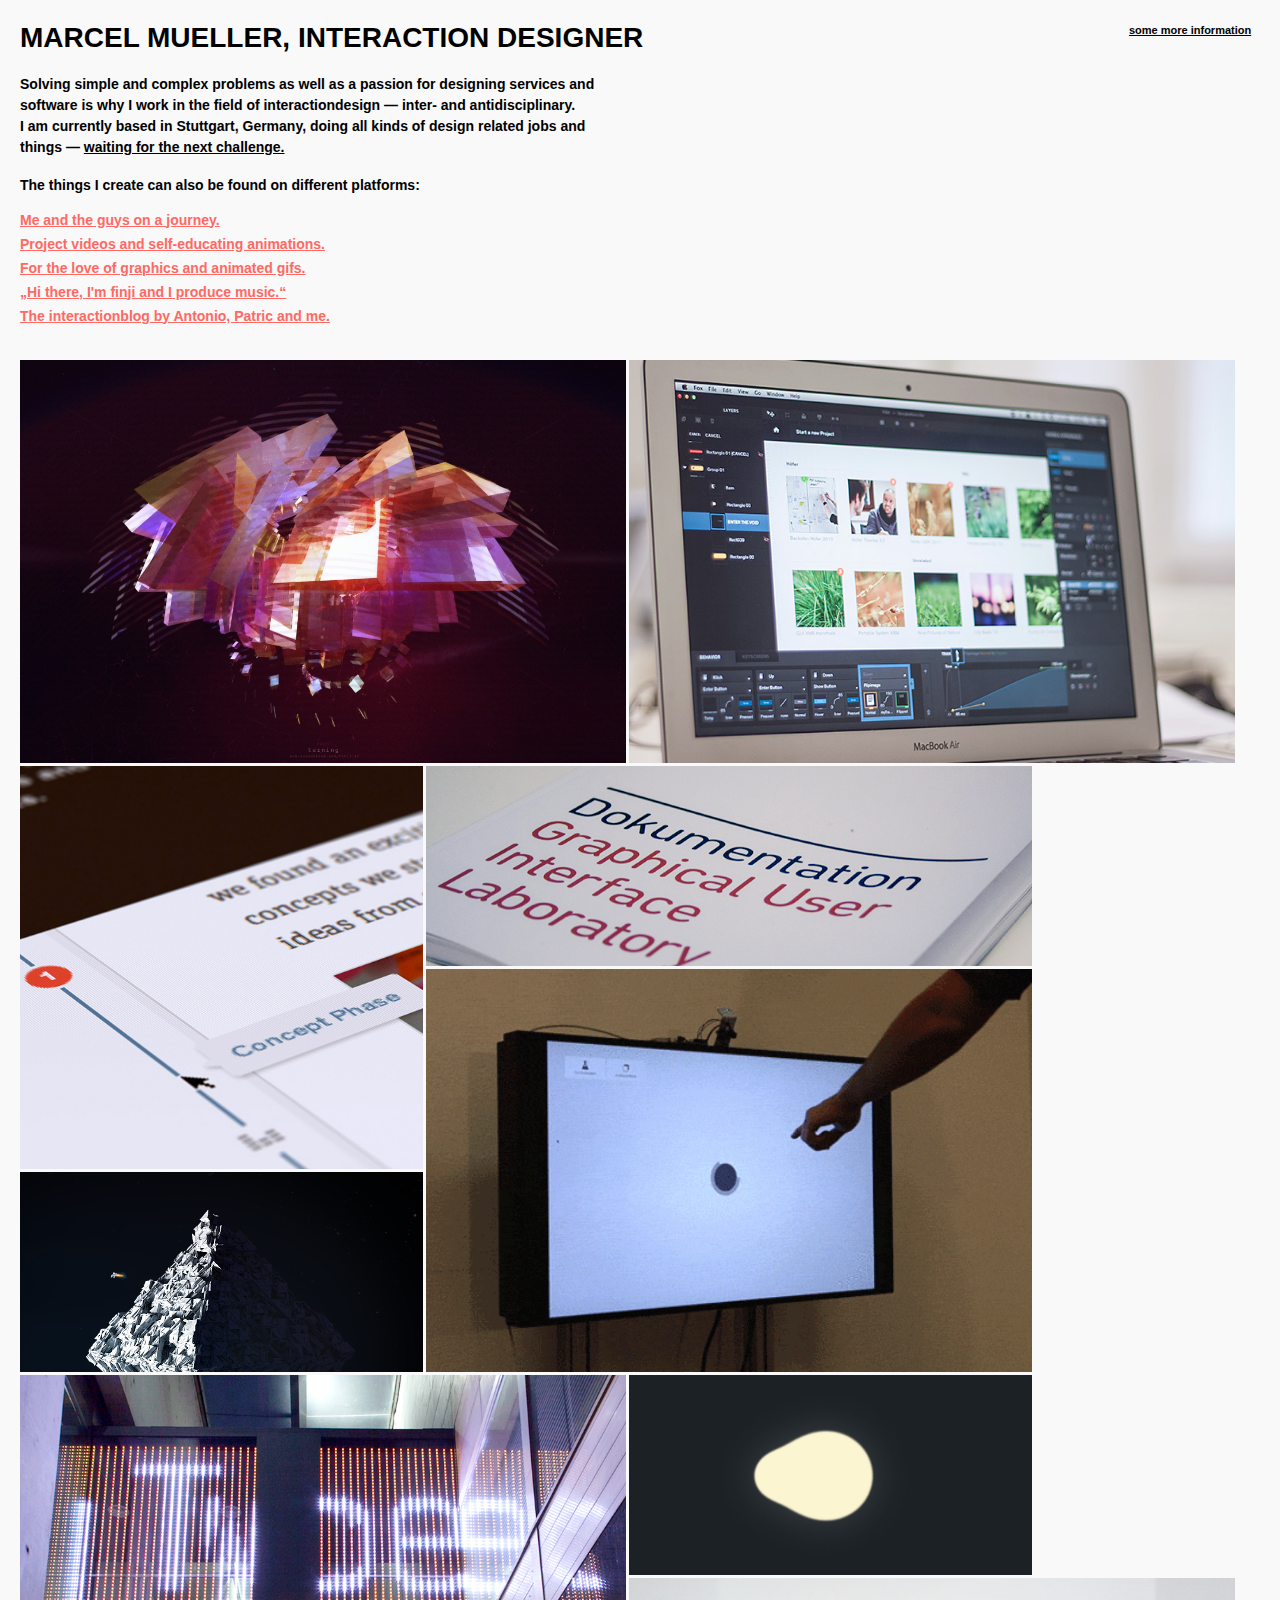
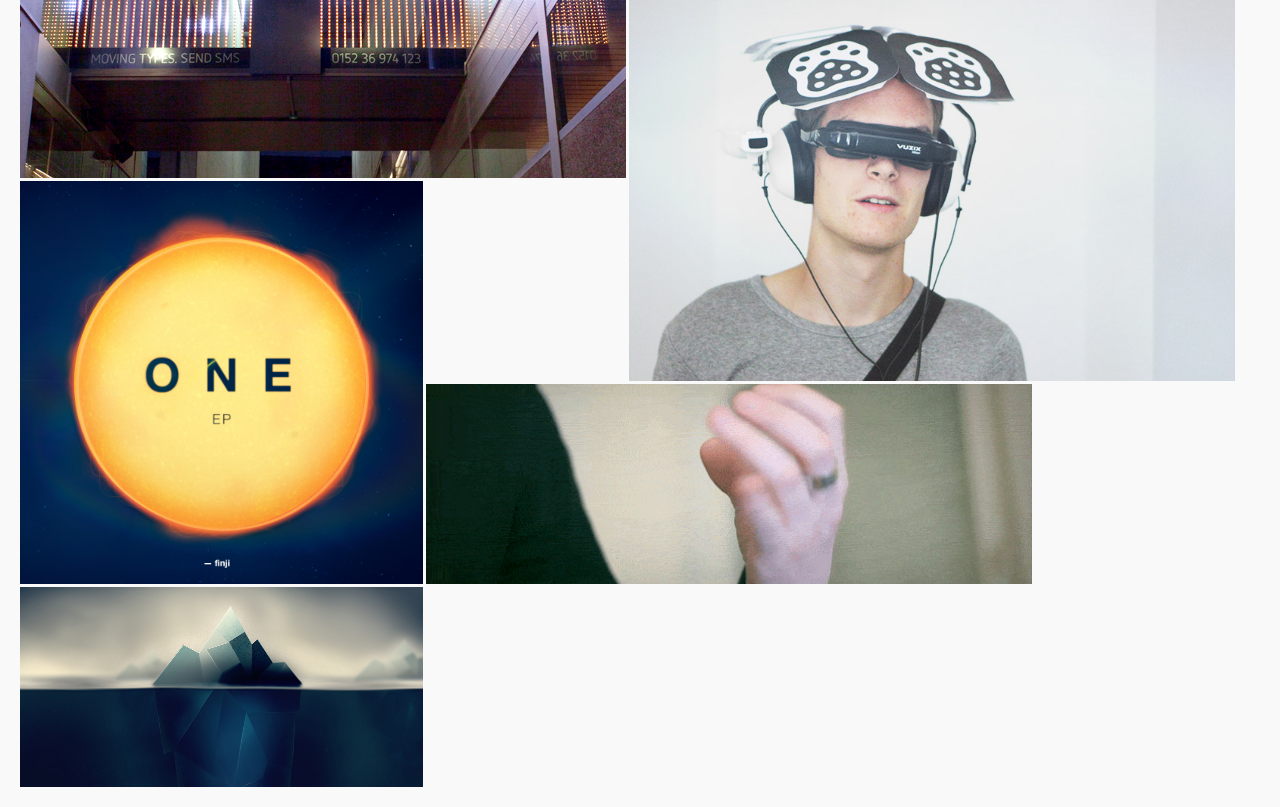
==== index.html @ ec0b0072 "Changed Gallery to afterOpen" ====
<!doctype html>
<html lang="en" class="no-js">
<head>
  <meta charset="UTF-8">
  <meta http-equiv="X-UA-Compatible" content="IE=edge,chrome=1">

  <title>Marcel Mueller, work</title>
  <meta name="description" content="graphic-design thumbnails.">

  <meta name="viewport" content="width=device-width, initial-scale=1.0">

  <link rel="stylesheet" href="css/style.css" />
  <link rel="stylesheet" href="css/featherlight.css" />
  <link rel="stylesheet" href="css/featherlight.gallery.css" />

  <script type="text/javascript" src="http://code.jquery.com/jquery-2.1.3.min.js"></script>
  <script type="text/javascript" src="jquery.mobile.custom.min.js"></script>
  <script type="text/javascript" src="jquery.nested.js"></script>
  <script type="text/javascript" src="js/featherlight.js"></script>
  <script type="text/javascript" src="js/featherlight.gallery.js"></script>


  <script type="text/javascript">
  $(function() {



  	$('a.lightboxed').featherlight({
  		openSpeed: 150,
  		afterOpen: function(event){
        console.log($('.featherlight-content').height());
		    $(this.$content[0]).css('max-height', $('.featherlight-content').height());
		  }
	  });
	galleryConfig = {
		previousIcon: 'prev',
	    nextIcon: 'next',
	    galleryFadeIn: 10,
	    galleryFadeOut: 10,
	    openSpeed: 150,
      afterOpen: function(event){

		    $(this.$content[0]).css({
		    	'max-height': $('.featherlight-content').height()
		    });
		}
	}
	$('a.gallery-0').featherlightGallery(galleryConfig);
	$('a.gallery-1').featherlightGallery(galleryConfig);
	$('a.gallery-2').featherlightGallery(galleryConfig);
  $('a.gallery-3').featherlightGallery(galleryConfig);
	  var clickEvent = 'click';
		function isMobile() {
			try {
				if(/Android|webOS|iPhone|iPad|iPod|pocket|psp|kindle|avantgo|blazer|midori|Tablet|Palm|maemo|plucker|phone|BlackBerry|symbian|IEMobile|mobile|ZuneWP7|Windows Phone|Opera Mini/i.test(navigator.userAgent)) {
					return true;
				} else {
					return false;
				}
			} catch(e) {
				console.log("Error in isMobile"); return false;
			}
		}
	  mobile = isMobile();
	  if(isMobile()) {
      //Position extra info
      $('.whoami').addClass('mobile');


		  $('.grid').addClass('mobile');

		  $('.hover-overlay').addClass('invisible');
		  $('.grid-block').on('touchstart', function(e) {
			  if (!$(e.target).is('a')) {
				  $('.hover-overlay').removeClass('invisible');
				}
		  }).on('touchend', function(e) {
			  if (!$(e.target).is('a')) {
				  $('.hover-overlay').addClass('invisible');
				}
		  }).on('tap', function(e) {
			  if (!$(e.target).is('a')) {
				  e.preventDefault();
          if(!$(this).hasClass('touched')) {
            $('.grid').children('.grid-block').removeClass('touched');
          }

				  $(this).toggleClass('touched');
				} else {
          $(e.target).click();
        }
		  })

		  //info button top right
		  $('.info-call').on('tap', function(e) {
        e.preventDefault();
		  	toggleInfoField($(this));
		  });
	  } else {
	  	  $(".grid").nested({
			  selector: '.grid-block',
			  minColumn: 3,
			  minWidth: 200,
			  gutter: 3,
			  resizeToFit: false
		  });
		  $('.info-call').on('click', function(e) {
		  	toggleInfoField($(this));
		  });
	  }

	  function toggleInfoField(targetObject) {
	  		$('.info .text').toggleClass('visible');
	  		targetObject.toggleClass('open');
	  }




	 /* var $container = $('.grid');
	  // init
	  $container.packery({
	    itemSelector: '.grid-block',
	    gutter: 3
	  });*/
  })


  </script>

</head>
<body>
	<div class="whoami">
    <div class="info">
      <div class="info-call">
        <span>some more information</span>
        <span>some less information</span>
      </div>
      <div class="text">
        <a href="https://www.linkedin.com/profile/view?id=248182637" target="_blank">Linkedin</a> / <a href="https://www.xing.com/profile/Marcel_Mueller90" target="_blank">Xing</a><br/>
        Mail: <a href="mailto:marcel@threethink.io">marcel@threethink.io</a><br/>
        Phone: <a href="call:004915142466625">+49 151 42466625</a><br/><br/>

        „Fotos“: <a href="https://www.flickr.com/photos/finposures/" target="_blank">On Flickr</a><br/>
        RndmTmb: <a href="http://blaufasan.tumblr.com/" target="_blank">On Tumblr</a><br/><br/>


        Also worked for moovel GmbH, car2go GmbH,<br/>Daimler AG, GIRA, GFT AG, TATA Interactive
        <br/><br/>
        Copyright Marcel M&uuml;ller, 2015 — <a href="impressum.html" target="_blank">Impressum</a>

      </div>
    </div>
		<h1><a href="mailto:marcel@threethink.io">Marcel Mueller, Interaction Designer</a></h1>

		<p>Solving simple and complex problems as well as a passion for designing services and software is why I work in the field of interactiondesign — inter- and antidisciplinary.<br/>I am currently based in Stuttgart, Germany, doing all kinds of design related jobs and things — <a style="color:black;" href="mailto:marcel@threethink.io">waiting for the next challenge.</a></p>
		<p>The things I create can also be found on different platforms:</p>
    <a href="http://www.threethink.io/" target="_blank">Me and the guys on a journey.</a><br/>
		<a href="https://vimeo.com/user2791735" target="_blank">Project videos and self-educating animations.</a><br/>
		<a href="https://dribbble.com/blaufasan" target="_blank">For the love of graphics and animated gifs.</a><br/>
		<a href="https://soundcloud.com/finji-1" target="_blank">„Hi there, I'm finji and I produce music.“</a><br/>
		<a href="http://www.interactionblog.com" target="_blank">The interactionblog by Antonio, Patric and me.</a><br/>
	</div>
      <div class="grid" data-layout="12">
        <div class="grid-block size32" style="background-image:url('img/thmbs/turning_cover.jpg');">
          <div class="hover-overlay">
            <div class="grid_block_description">
              <h1>TURNING EP</h1>
              <p>This image was created after finishing the EPs second track: “Levitate”. It's supposed to represent the combination of EP name and song name.</p>

              <span class="project-link"><a href="https://soundcloud.com/finji-1/sets/turning-project" target="_blank">Listen to “Turning EP” in full length</a></span>
              <span class="project-link"><a href="#" class="lightboxed" data-featherlight="img/big/turning_cover.jpg">See the image in big</a></span>
              <span class="project-link"><a href="https://vimeo.com/112520476" target="_blank">Watch a short animation to quitstart.</a></span>
            </div>
          </div>
        </div>

		  	<div class="grid-block size32" style="background-image:url('img/thmbs/fox_present.jpg');">
	        	<img src="img/thmbs/fox_present.jpg" data-highres="img/demo/nyc1-highres.jpg"></img>
				<div class="hover-overlay"><div class="grid_block_description"><h1>GUILAB — PROTOTYPR</h1><p>Nowadays its getting more and more important to prototype software and hardware in the early process. This allows us to actually see things we have in mind very fast and therefor can evaluate better. <br/>For that, we created Prototypr—part I of the GUILab Suite. But even prototypr stil is only a prototype.</p><span class="project-link"><a href="https://vimeo.com/61540259" target="_blank">Watch the demo video</a></span></div></div>
			</div>
			<div class="grid-block size22" style="background-image:url('img/thmbs/lighthouse.jpg');">
				<div class="hover-overlay">
					<div class="grid_block_description">
						<h1>GUILAB — LIGHTHOUSE</h1><p>Lighthouse is part II of the guilab suite. It's created to connect structure, communication and emotion within projects on one page.</p>
						<span class="project-link">
							<a href="http://blaufasan.de/guilab/lighthouse/" target="_blank">Try the Lighthouse prototype</a>
						</span>
					</div>
				</div>
			</div>
		  	<div class="grid-block size31" style="background-image:url('img/thmbs/guilab_doku.png');">
	        	<div class="hover-overlay">
	        		<div class="grid_block_description">
	        			<h1>GUILAB — DOCUMENTATION</h1>
	        			<p>Both, Prototypr and Lighthouse were part of the GUILab Suite. A set of tools, made especially for interaction designers.</p>
						<span class="project-link">
							<section data-featherlight-gallery data-featherlight-filter="a">
								<a class="gallery-0" href="img/big/gld_01.jpg">Four, top-view, documentation pictures.</a>
								<a class="gallery-0" href="img/big/gld_02.jpg"></a>
								<a class="gallery-0" href="img/big/gld_03.jpg"></a>
								<a class="gallery-0" href="img/big/gld_04.jpg"></a>
							</section>
						</span>
					</div>
				</div>
			</div>
		  	<div class="grid-block size32" style="background-image:url('img/thmbs/buttonlab.gif');">
				<div class="hover-overlay">
					<div class="grid_block_description">
						<h1>BUTTON LAB — TOUCHLESS INTERFACE</h1><p>“To drive innovation, never stop exploring new ways and possibilities of interacting with stuff.” — This is the Button Lab. Made for very fast prototyping touchless buttons on displays in specific situations.</p>
						<span class="project-link">
							<a href="https://vimeo.com/24512871" target="_blank">Watch the video of the functional prototype on vimeo</a>
						</span>
					</div>
				</div>
			</div>
			<div class="grid-block size32" style="background-image:url('img/thmbs/moving_types_wall.jpg');">
	        	<div class="hover-overlay">
	        		<div class="grid_block_description">
	        			<h1>MOVING TYPES — EXHIBITION</h1>
	        			<p>“Moving Types” is an interactive, digital exhibition made by students and teachers. It took place on various cities of the world.<br/>Luckily I've been part of the conception for story telling in 3d space and responsible for the iPad App design and promotion video along with a few colleagues.</p>
						<span class="project-link">
							<section data-featherlight-gallery data-featherlight-filter="a">
								<a class="gallery-2" href="img/big/moving_types_00.jpg">See some more exhibition pictures</a>
								<a class="gallery-2" href="img/big/moving_types_01.jpg"></a>
								<a class="gallery-2" href="img/big/moving_types_02.jpg"></a>
								<a class="gallery-2" href="img/big/moving_types_03.jpg"></a>
								<a class="gallery-2" href="img/big/moving_types_04.jpg"></a>
								<a class="gallery-2" href="img/big/moving_types_05.jpg"></a>
							</section>
						</span>
						<span class="project-link">
							<a href='https://vimeo.com/48196802' target='_blank'>The promo video on vimeo</a>
						</span>
						<span class="project-link">
							<a href='http://www.moving-types.de/' target='_blank'>Moving Types Website</a>
						</span>
					</div>
				</div>
			</div>
			<div class="grid-block size21" style="background-image:url('img/thmbs/star.png');">
				<div class="hover-overlay">
					<div class="grid_block_description">
						<h1>STARS — TRACK COVER</h1>
						<p>Images for a series of tracks, as part of the concept that each song represents his own planet.</p>
						<span class="project-link">
							<section data-featherlight-gallery data-featherlight-filter="a">
								<a href="#" class="gallery-1" data-featherlight="img/big/star.png">See three planets</a>
								<a href="#" class="gallery-1" data-featherlight="img/big/psyphere_posted.png"></a>
								<a href="#" class="gallery-1" data-featherlight="img/big/sun_posted.png"></a>
							</section>
						</span>
					</div>
				</div>
			</div>
			<div class="grid-block size21" style="background-image:url('img/thmbs/metaloader.gif');">
				<div class="hover-overlay">
					<div class="grid_block_description"><h1>JUST A LOAH</h1><p>One result from experimeting with some animation styles.</div>
				</div>
			</div>
      <div class="grid-block size32" style="background-image:url('img/thmbs/virtual_01.jpg');">
        <div class="hover-overlay">
          <div class="grid_block_description">
            <h1>THE VIRTUAL REALITY</h1>
            <p>… a long time ago, we created an immersive world, we're you could move and look around and feel things.</p>
            <span class="project-link">
              <section data-featherlight-gallery data-featherlight-filter="a">
                <a class="gallery-3" href="img/big/virtual_03.jpg">Open some pictures</a>
                <a class="gallery-3" href="img/big/virtual_02.jpg"></a>
                <a class="gallery-3" href="img/big/vr_02.jpg"></a>
                <a class="gallery-3" href="img/big/vr_01.jpg"></a>
                <a class="gallery-3" href="img/big/vr_03.jpg"></a>
              </section>

            </span>
            <span class="project-link">
              <a href='https://vimeo.com/16204033' target='_blank'>A short video about VR</a>
            </span>
          </div>
        </div>
      </div>
			<div class="grid-block size22" style="background-image:url('img/thmbs/oneep_cover.jpg');">
				<div class="hover-overlay">
					<div class="grid_block_description">
						<h1>ONE EP</h1>
						<p>ONE EP was the first real, organized track collection I've uploaded to the internet.</p>
						<span class="project-link">
							<a href="https://soundcloud.com/finji-1/sets/one-ep" target="_blank">Listen to the album on soundcloud</a>
						</span>
						<span class="project-link">
							<a href="#" class="lightboxed" data-featherlight="img/big/oneep_cover.jpg">The cover in big</a>
						</span>
					</div>
				</div>
			</div>

			<div class="grid-block size31" style="background-image:url('img/thmbs/lemurvideosnippet.gif');">
				<div class="hover-overlay">
					<div class="grid_block_description">
						<h1>LEMUR, GESTURE MUSIC</h1><p>Latest technology and lots of interest for a few different topics: Make music with gestures over the internet with your friends everytime.</p>
						<span class="project-link"><a href="https://vimeo.com/20024104" target="_blank">See the concept video on vimeo</a></span>
					</div>
				</div>
			</div>
			<div class="grid-block size21" style="background-image:url('img/thmbs/ice_book-cover.jpg');">
				<div class="hover-overlay">
					<div class="grid_block_description">
						<h1>BOOK COVER</h1>
						<p>This Image was produced for “The New Landscape of Mobile Learning: Redesigning Education in an App-Based World”</p>
						<span class="project-link">
							<a href="#" class="lightboxed" data-featherlight="img/big/iceberg_print.jpg">See in bigger</a>
						</span>
						<span class="project-link">
							<a href="http://www.amazon.com/New-Landscape-Mobile-Learning-Redesigning-ebook/dp/B00IMYW5LI/ref=sr_1_1?ie=UTF8&qid=1421324283&sr=8-1&keywords=mobile+learning+landscape" target="_blank">Order the book by Charles Miller on Amazon.com</a>
						</span>
					</div>
				</div>
			</div>
      </div>

</body>
</html>
---- css/style.css ----
html, body {
	margin:0;
	padding:0;
	background:#f9f9f9;
	font-family:'Helvetica Neue', Helvetica, Arial, sans-serif;
	font-weight:bold;
	font-size:14px;
	line-height:1.5em;
	color:black;
}
a, a:visited, a:hover, a:active {
	color:inherit;
	text-decoration:inherit;
}
h1 {
	text-transform: uppercase;
	line-height:1em;
}
.grid {
	position:relative;
	margin:0;
	margin-left:20px;
	margin-right:20px;
	margin-bottom:20px;
	padding:0;
	width:auto;
}
	.grid .grid-block {
		position:relative;
		width:auto;
		height:auto;
		display:block;
		float:left;
		overflow:hidden;
		background-size:cover;
		background-position:center;
	}

		.grid .grid-block img {
			display:none;
			position:relative;
			max-height:100%;
			max-width:100%;
			margin:0;
			padding:0;
			vertical-align:middle;
			transition:all 500ms cubic-bezier(0, 1, 0, 1) 0ms;
		}
		.grid .grid-block .hover-overlay {
			display:block;
			position:relative;
			top:0;
			width:100%;
			height:100%;
			background:rgba(255, 105, 100, 0.95);
			opacity:0;
			transform:scale(0.9);
			transform-origin: 50% 50%;
			transition:all 80ms cubic-bezier(0, 1, 0, 1) 0ms;
		}
			.grid .grid-block .hover-overlay .grid_block_description {
				opacity:1;
				padding:20px;
				cursor:default;
				box-sizing:default;
				max-width:500px;

			}
				.grid .grid-block .hover-overlay .grid_block_description p {
					margin-top:0;
					margin-bottom:8px;
				}
				.grid .grid-block .hover-overlay .grid_block_description h1 {
					margin-top:3px;
					padding-top:0;
					margin-bottom:7px;
				}
				.grid .grid-block .hover-overlay .grid_block_description .project-link {
					display:block;
					width:auto;
					margin-top:5px;
					color:black;
					padding-left:15px;
					text-decoration:underline;
					background-image:url('../res/arrow.svg');
					background-repeat:no-repeat;
					background-size:12px 11px;
					background-position:left 6px;
				}
				.grid .grid-block .hover-overlay .grid_block_description .project-link a:hover {
					color:white;
				}
		.grid .grid-block:hover .hover-overlay {
			opacity:1;
			transition-delay:0ms;
			transform:scale(1);
			z-index:11;
			transition:all 80ms cubic-bezier(0, 1, 0, 1) 0ms;
		}



.whoami {
	position:relative;
	color:black;
	margin-bottom:30px;
	margin-left:20px;
	margin-right:20px;
	padding-top:5px;
}
.whoami p {
	max-width:600px;

}
.whoami h1 {

}
	.whoami.mobile .info {
		position:relative;
		top:0;
		right:0;
		text-align:right;

	}
	.whoami .info {
		position:absolute;
		top:1.8em;
		right:0.8em;
		font-size:11px;
	}
		.whoami .info .info-call {
			text-decoration:underline;
			cursor:pointer;
		}
			.whoami .info .info-call span:first-child {
				display:inline;
			}
			.whoami .info .info-call span:last-child {
				display:none;
			}
			.whoami .info .info-call.open span:first-child {
				display:none;
			}
			.whoami .info .info-call.open span:last-child {
				display:inline;
			}
		.whoami .info .info-call:hover {
			text-decoration: none;
		}
		.whoami .info .text {
			margin-top:10px;
			display:none;
		}
			.whoami .info .text a {

				margin:0;
			}
		.whoami .info .text.visible {
			display:block;
		}

.whoami a {
	display:inline-block;
	color:rgba(255, 105, 100, 1);
	text-decoration:underline;
	margin-bottom:3px;
}
.whoami h1 a {
	color:black;
	text-decoration:none;
}
.whoami h1 a:hover {
	text-decoration:noone;
}
.whoami a:hover {
	color:black;
}


/* MOBILE RULES */
.grid.mobile {
	padding:0;
	margin:0;
}
.grid.mobile .grid-block {
	width:100%;
	height:260px;
	margin-bottom:0px;
	cursor:pointer;
}
.grid.mobile .grid-block .hover-overlay.invisible {
	display:none;
}
.grid.mobile .grid-block .hover-overlay {
	padding:10px;
	opacity:0;
}
.grid.mobile .grid-block.touched .hover-overlay {
	display:block;
	opacity:1;
	transition-delay:0ms;
	transform:scale(1);
	z-index:11;
	transition:none;
}
.grid.mobile .grid-block .hover-overlay .grid_block_description {
	padding:0px;
	max-width:100%;
}
.grid.mobile .grid-block .hover-overlay .grid_block_description h1 {
	font-size:18px;
}
.grid.mobile .grid-block .hover-overlay .grid_block_description p {
	font-size:12px;
	line-height:15px;
	max-width:90%;
}
.grid.mobile .grid-block .hover-overlay .grid_block_description .project-link {
	background-size:10px 9px;
	font-size:12px;
}

@media only screen and (max-width: 1020px) {
		.grid .grid-block:hover .hover-overlay {
		}
}
---- css/featherlight.css ----
/**
 * Featherlight – ultra slim jQuery lightbox
 * Version 1.0.3 - http://noelboss.github.io/featherlight/
 *
 * Copyright 2014, Noël Raoul Bossart (http://www.noelboss.com)
 * MIT Licensed.
**/
@media all {
	.featherlight {
		display: none;

		/* dimensions: spanning the background from edge to edge */
		position:fixed;
		top: 0; right: 0; bottom: 0; left: 0;
		z-index: 20;

		/* position: centering content */
		text-align: center;

		/* insures that the ::before pseudo element doesn't force wrap with fixed width content; */
		white-space: nowrap;

		/* styling */
		cursor: pointer;
		background: #333;
		/* IE8 "hack" for nested featherlights */
		background: rgba(0, 0, 0, 0);
	}

	/* support for nested featherlights. Does not work in IE8 (use JS to fix) */
	.featherlight:last-of-type {
		background: rgba(0, 0, 0, 0.8);
	}

	.featherlight:before {
		/* position: trick to center content vertically */
		content: '';
		display: inline-block;
		height: 100%;
		vertical-align: middle;
		margin-right: -0.25em;
	}

	.featherlight .featherlight-content {
		/* make content container for positioned elements (close button) */
		position: relative;

		/* position: centering vertical and horizontal */
		text-align: left;
		vertical-align: middle;
		display: inline-block;

		/* dimensions: cut off images */
		overflow: auto;

		/* dimensions: handling small or empty content */
		min-width:  30%;

		/* dimensions: handling large content */
		margin-left: 5%;
		margin-right: 5%;
		max-height: 90%;

		/* styling */
		background: #fff;
		cursor: auto;

		/* reset white-space wrapping */
		white-space: normal;
	}

	/* contains the content */
	.featherlight .featherlight-inner {
		/* make sure its visible */
		display: block;
	}

	.featherlight .featherlight-close-icon {
		/* position: centering vertical and horizontal */
		position: absolute;
		z-index: 9999;
		top: 0;
		right: 0;

		/* dimensions: 25px x 25px */
		line-height: 25px;
		width: 25px;

		/* styling */
		cursor: pointer;
		text-align: center;
		font: Arial, sans-serif;
		background: #fff; /* Set the background in case it overlaps the content */
		background: rgba(255, 255, 255, 0.3);
		color: #000;
	}


	.featherlight .featherlight-image {
		/* styling */
		position:relative;
		max-width: 100%;
		max-height:100%;
	}
	.featherlight img {
		/* styling */
		position:relative;
		max-width: 100%;
		max-height:100%;
	}


	.featherlight-iframe .featherlight-content {
		/* removed the border for image croping since iframe is edge to edge */
		border-bottom: 0;
		padding: 0;
	}

	.featherlight iframe {
		/* styling */
		border: none;
	}
}

/* handling phones and small screens */
@media only screen and (max-width: 1024px) {
	.featherlight .featherlight-content {
		/* dimensions: maximize lightbox with for small screens */
		
		max-height: 98%;
		max-width:100%;
	}
}
---- css/featherlight.gallery.css ----
/**
 * Featherlight Gallery – an extension for the ultra slim jQuery lightbox
 * Version 1.0.3 - http://noelboss.github.io/featherlight/
 *
 * Copyright 2014, Noël Raoul Bossart (http://www.noelboss.com)
 * MIT Licensed.
**/
@media all {
	.featherlight-next,
	.featherlight-previous {
		display: block;
		position: absolute;
		top: 25px;
		right: 25px;
		bottom: 0;
		left: 90%;
		cursor: pointer;
		/* preventing text selection */
		-webkit-touch-callout: none;
		-webkit-user-select: none;
		-khtml-user-select: none;
		-moz-user-select: none;
		-ms-user-select: none;
		user-select: none;
		/* IE9 hack, otherwise navigation doesn't appear */
		background: rgba(0,0,0,0);
	}

	.featherlight-previous {
		left: 52px;
		right: 90%;
	}

	.featherlight-next:hover,
	.featherlight-previous:hover {
		
	}


	.featherlight-next span,
	.featherlight-previous span {
		display: none;
		position: absolute;

		top: 50%;
		left: 5%;
		width: 82%;

		/* center horizontally */
		text-align: center;

		font-size: 20px;
		line-height: 20px;

		text-shadow:1px 1px 0px rgba(0, 0, 0, 0.5);

		/* center vertically */
		margin-top: -40px;

		color: #fff;
		font-style: normal;
		font-weight: normal;
	}
	.featherlight-next span {
		right: 5%;
		left: auto;
	}


	.featherlight-next:hover span,
	.featherlight-previous:hover span {
		display: inline-block;
	}
}

/* Allways display arrows on touch devices */
@media only screen and (max-device-width: 1024px){
	.featherlight-next:hover,
	.featherlight-previous:hover {
		background: none;
	}
	.featherlight-next span,
	.featherlight-previous span {
		display: block;
	}
}

/* handling phones and small screens */
@media only screen and (max-width: 1024px) {
	.featherlight-next,
	.featherlight-previous {
		top: 10px;
		right: 10px;
		left: 85%;
	}

	.featherlight-previous {
		left: 10px;
		right: 85%;
	}

	.featherlight-next span,
	.featherlight-previous span {
		margin-top: -30px;
		font-size: 40px;
	}
}
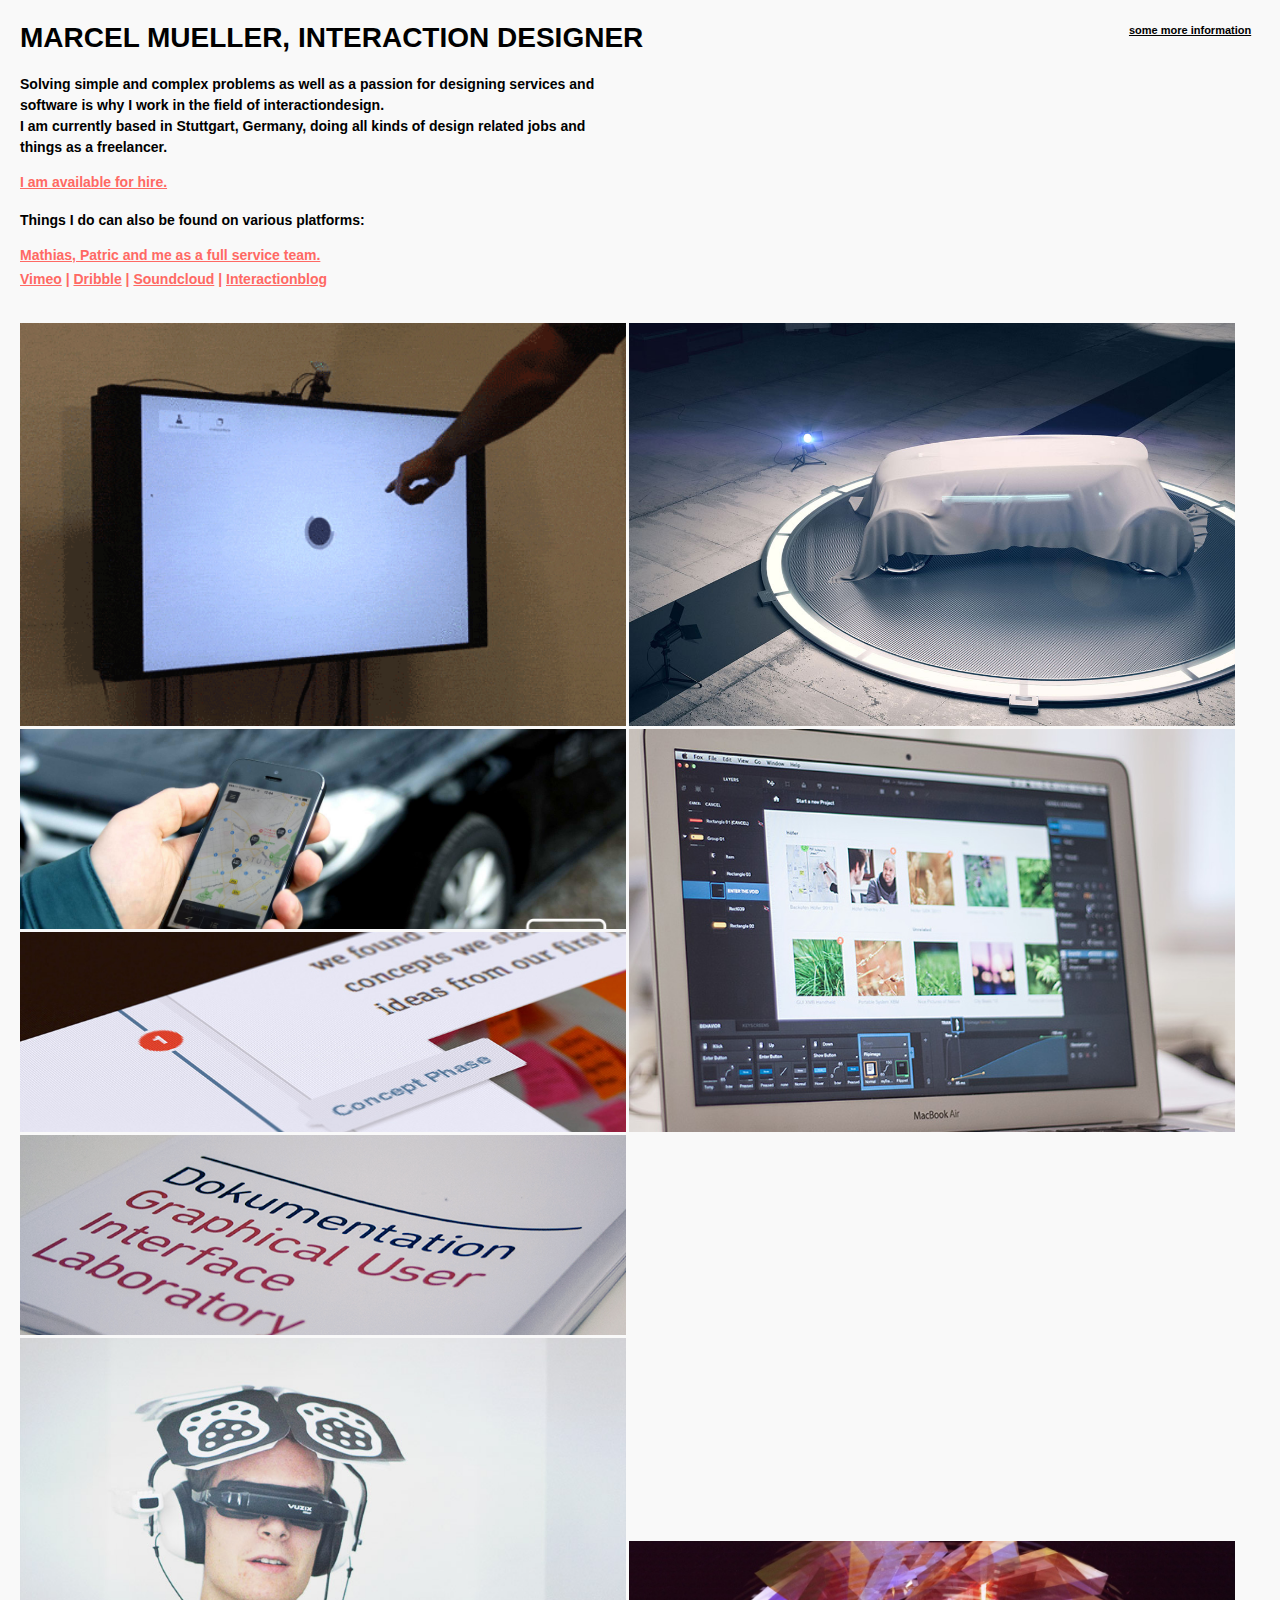
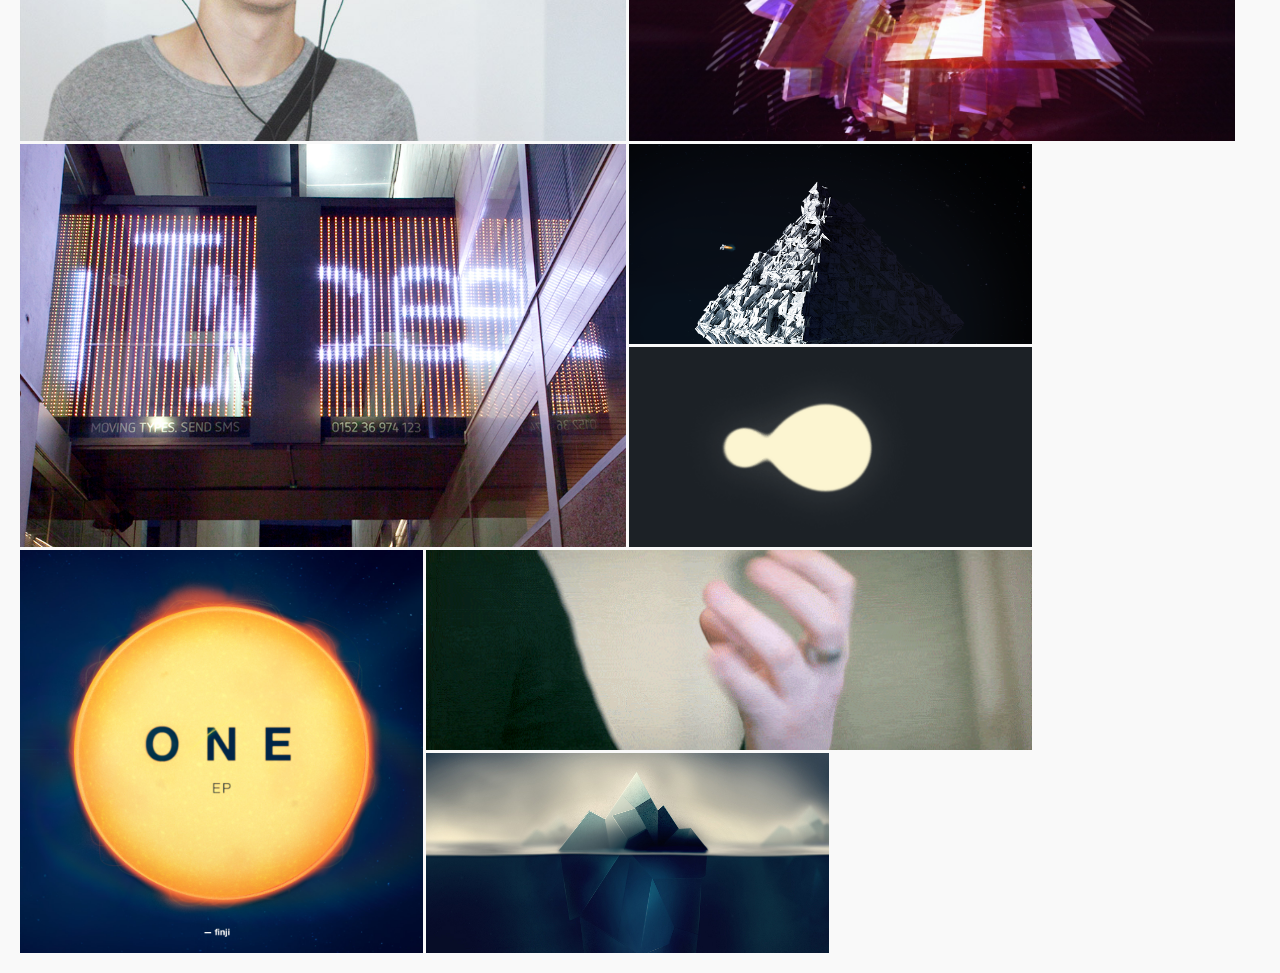
==== commit de64966b: "Update" ====
--- a/index.html
+++ b/index.html
@@ -1,270 +1,252 @@
 <!doctype html>
 <html lang="en" class="no-js">
+
 <head>
-  <meta charset="UTF-8">
-  <meta http-equiv="X-UA-Compatible" content="IE=edge,chrome=1">
-
-  <title>Marcel Mueller, work</title>
-  <meta name="description" content="graphic-design thumbnails.">
-
-  <meta name="viewport" content="width=device-width, initial-scale=1.0">
-
-  <link rel="stylesheet" href="css/style.css" />
-  <link rel="stylesheet" href="css/featherlight.css" />
-  <link rel="stylesheet" href="css/featherlight.gallery.css" />
-
-  <script type="text/javascript" src="http://code.jquery.com/jquery-2.1.3.min.js"></script>
-  <script type="text/javascript" src="jquery.mobile.custom.min.js"></script>
-  <script type="text/javascript" src="jquery.nested.js"></script>
-  <script type="text/javascript" src="js/featherlight.js"></script>
-  <script type="text/javascript" src="js/featherlight.gallery.js"></script>
-
-
-  <script type="text/javascript">
-  $(function() {
-
-
-
-  	$('a.lightboxed').featherlight({
-  		openSpeed: 150,
-  		afterOpen: function(event){
-        console.log($('.featherlight-content').height());
-		    $(this.$content[0]).css('max-height', $('.featherlight-content').height());
-		  }
-	  });
-	galleryConfig = {
-		previousIcon: 'prev',
-	    nextIcon: 'next',
-	    galleryFadeIn: 10,
-	    galleryFadeOut: 10,
-	    openSpeed: 150,
-      afterOpen: function(event){
-
-		    $(this.$content[0]).css({
-		    	'max-height': $('.featherlight-content').height()
-		    });
-		}
-	}
-	$('a.gallery-0').featherlightGallery(galleryConfig);
-	$('a.gallery-1').featherlightGallery(galleryConfig);
-	$('a.gallery-2').featherlightGallery(galleryConfig);
-  $('a.gallery-3').featherlightGallery(galleryConfig);
-	  var clickEvent = 'click';
-		function isMobile() {
-			try {
-				if(/Android|webOS|iPhone|iPad|iPod|pocket|psp|kindle|avantgo|blazer|midori|Tablet|Palm|maemo|plucker|phone|BlackBerry|symbian|IEMobile|mobile|ZuneWP7|Windows Phone|Opera Mini/i.test(navigator.userAgent)) {
-					return true;
-				} else {
-					return false;
-				}
-			} catch(e) {
-				console.log("Error in isMobile"); return false;
-			}
-		}
-	  mobile = isMobile();
-	  if(isMobile()) {
-      //Position extra info
-      $('.whoami').addClass('mobile');
-
-
-		  $('.grid').addClass('mobile');
-
-		  $('.hover-overlay').addClass('invisible');
-		  $('.grid-block').on('touchstart', function(e) {
-			  if (!$(e.target).is('a')) {
-				  $('.hover-overlay').removeClass('invisible');
-				}
-		  }).on('touchend', function(e) {
-			  if (!$(e.target).is('a')) {
-				  $('.hover-overlay').addClass('invisible');
-				}
-		  }).on('tap', function(e) {
-			  if (!$(e.target).is('a')) {
-				  e.preventDefault();
-          if(!$(this).hasClass('touched')) {
-            $('.grid').children('.grid-block').removeClass('touched');
-          }
-
-				  $(this).toggleClass('touched');
-				} else {
-          $(e.target).click();
+    <meta charset="UTF-8">
+    <meta http-equiv="X-UA-Compatible" content="IE=edge,chrome=1">
+    <title>Marcel Mueller – interaction design, graphic, music</title>
+    <meta name="description" content="Freelancer, Interaction Design, Marcel Mueller.">
+    <meta name="viewport" content="width=device-width, initial-scale=1.0">
+    <meta name="keywords" content="interactiondesign, interaction, design, interaktion, interaktionsgestaltung, interaktionsgestalter, ig, interaktions, portfolio, marcel, mueller, mueller, hfg gmünd, interactionblog, freelance, freelancer, stuttgart, UX, UI, Design, Grafik, Graphic, 3d, cgi, animation, UX, Interfacem Interface-design, UI-design, Stuttgart, threethink, freiberufler, icons, illustration, app, prototyping, prototyping, software, web-technologies, html5, nodejs, angularjs, bootstrap">
+    <meta name="language" content="english">
+    <meta name="robots" content="index,follow">
+    <meta name="author" content="Marcel Mueller">
+    <meta name="abstract" content="Portfolio of designer Marcel Mueller">
+    <meta name="copyright" content="Marcel Mueller">
+    <meta name="designer" content="Marcel Mueller">
+    <meta name="publisher" content="Marcel Mueller">
+    <meta name="publisher" content="Marcel Mueller">
+    <meta name="revisit-After" content="7 days">
+    <meta name="distribution" content="global">
+    <link rel="stylesheet" href="css/style.css" />
+    <link rel="stylesheet" href="css/featherlight.css" />
+    <link rel="stylesheet" href="css/featherlight.gallery.css" />
+    <script type="text/javascript" src="http://code.jquery.com/jquery-2.1.3.min.js"></script>
+    <script type="text/javascript" src="jquery.mobile.custom.min.js"></script>
+    <script type="text/javascript" src="jquery.nested.js"></script>
+    <script type="text/javascript" src="js/featherlight.js"></script>
+    <script type="text/javascript" src="js/featherlight.gallery.js"></script>
+    <script type="text/javascript">
+    $(function() {
+
+
+
+        $('a.lightboxed').featherlight({
+            openSpeed: 150,
+            afterOpen: function(event) {
+                console.log($('.featherlight-content').height());
+                $(this.$content[0]).css('max-height', $('.featherlight-content').height());
+            }
+        });
+        galleryConfig = {
+            previousIcon: 'prev',
+            nextIcon: 'next',
+            galleryFadeIn: 10,
+            galleryFadeOut: 10,
+            openSpeed: 150,
+            afterOpen: function(event) {
+
+                $(this.$content[0]).css({
+                    'max-height': $('.featherlight-content').height()
+                });
+            }
         }
-		  })
-
-		  //info button top right
-		  $('.info-call').on('tap', function(e) {
-        e.preventDefault();
-		  	toggleInfoField($(this));
-		  });
-	  } else {
-	  	  $(".grid").nested({
-			  selector: '.grid-block',
-			  minColumn: 3,
-			  minWidth: 200,
-			  gutter: 3,
-			  resizeToFit: false
-		  });
-		  $('.info-call').on('click', function(e) {
-		  	toggleInfoField($(this));
-		  });
-	  }
-
-	  function toggleInfoField(targetObject) {
-	  		$('.info .text').toggleClass('visible');
-	  		targetObject.toggleClass('open');
-	  }
-
-
-
-
-	 /* var $container = $('.grid');
-	  // init
-	  $container.packery({
-	    itemSelector: '.grid-block',
-	    gutter: 3
-	  });*/
-  })
-
-
-  </script>
-
+        $('a.gallery-0').featherlightGallery(galleryConfig);
+        $('a.gallery-1').featherlightGallery(galleryConfig);
+        $('a.gallery-2').featherlightGallery(galleryConfig);
+        $('a.gallery-3').featherlightGallery(galleryConfig);
+        var clickEvent = 'click';
+
+        function isMobile() {
+            try {
+                if (/Android|webOS|iPhone|iPad|iPod|pocket|psp|kindle|avantgo|blazer|midori|Tablet|Palm|maemo|plucker|phone|BlackBerry|symbian|IEMobile|mobile|ZuneWP7|Windows Phone|Opera Mini/i.test(navigator.userAgent)) {
+                    return true;
+                } else {
+                    return false;
+                }
+            } catch (e) {
+                console.log("Error in isMobile");
+                return false;
+            }
+        }
+        mobile = isMobile();
+        if (isMobile()) {
+            //Position extra info
+            $('.whoami').addClass('mobile');
+
+
+            $('.grid').addClass('mobile');
+
+            $('.hover-overlay').addClass('invisible');
+            $('.grid-block').on('touchstart', function(e) {
+                if (!$(e.target).is('a')) {
+                    $('.hover-overlay').removeClass('invisible');
+                }
+            }).on('touchend', function(e) {
+                if (!$(e.target).is('a')) {
+                    $('.hover-overlay').addClass('invisible');
+                }
+            }).on('tap', function(e) {
+                if (!$(e.target).is('a')) {
+                    e.preventDefault();
+                    if (!$(this).hasClass('touched')) {
+                        $('.grid').children('.grid-block').removeClass('touched');
+                    }
+
+                    $(this).toggleClass('touched');
+                } else {
+                    $(e.target).click();
+                }
+            })
+
+            //info button top right
+            $('.info-call').on('tap', function(e) {
+                e.preventDefault();
+                toggleInfoField($(this));
+            });
+        } else {
+            $(".grid").nested({
+                selector: '.grid-block',
+                minColumn: 3,
+                minWidth: 200,
+                gutter: 3,
+                resizeToFit: false
+            });
+            $('.info-call').on('click', function(e) {
+                toggleInfoField($(this));
+            });
+        }
+
+        function toggleInfoField(targetObject) {
+            $('.info .text').toggleClass('visible');
+            targetObject.toggleClass('open');
+        }
+
+
+
+
+        /* var $container = $('.grid');
+         // init
+         $container.packery({
+           itemSelector: '.grid-block',
+           gutter: 3
+         });*/
+    })
+    </script>
 </head>
+
 <body>
-	<div class="whoami">
-    <div class="info">
-      <div class="info-call">
-        <span>some more information</span>
-        <span>some less information</span>
-      </div>
-      <div class="text">
-        <a href="https://www.linkedin.com/profile/view?id=248182637" target="_blank">Linkedin</a> / <a href="https://www.xing.com/profile/Marcel_Mueller90" target="_blank">Xing</a><br/>
-        Mail: <a href="mailto:marcel@threethink.io">marcel@threethink.io</a><br/>
-        Phone: <a href="call:004915142466625">+49 151 42466625</a><br/><br/>
-
-        „Fotos“: <a href="https://www.flickr.com/photos/finposures/" target="_blank">On Flickr</a><br/>
-        RndmTmb: <a href="http://blaufasan.tumblr.com/" target="_blank">On Tumblr</a><br/><br/>
-
-
-        Also worked for moovel GmbH, car2go GmbH,<br/>Daimler AG, GIRA, GFT AG, TATA Interactive
-        <br/><br/>
-        Copyright Marcel M&uuml;ller, 2015 — <a href="impressum.html" target="_blank">Impressum</a>
-
-      </div>
+    <div class="whoami">
+        <div class="info">
+            <div class="info-call">
+                <span>some more information</span>
+                <span>some less information</span>
+            </div>
+            <div class="text">
+                <a href="https://www.linkedin.com/profile/view?id=248182637" target="_blank">Linkedin</a> / <a href="https://www.xing.com/profile/Marcel_Mueller90" target="_blank">Xing</a>
+                <br/> Mail: <a href="mailto:marcel@threethink.io">marcel@threethink.io</a>
+                <br/> Phone: <a href="call:004915142466625">+49 151 42466625</a>
+                <br/> threethink: <a href="http://www.threethink.io" target="_blank">www.threethink.io</a>
+                <br/> Tumblr: <a href="http://itisfinji.tumblr.com/" target="_blank">itisfinji</a>
+                <br/>
+                <br/> Also worked for <a href="http://www.brose.com" target="_blank">Brose Fahrzeugteile GmbH &amp; Co. KG</a>, <a href="https://www.moovel.com/de/DE/company.html" target="_blank">moovel GmbH</a>, <br/><a href="https://www.car2go.com/de/berlin/impressum/" target="_blank">car2go GmbH</a>,
+                <a href="http://www.daimler.com" target="_blank">Daimler AG</a>, <a href="https://www.gira.de/" target="_blank">GIRA</a>, <a href="https://www.gft.com/de/de/index.html" target="_blank">GFT AG</a>, <a href="http://www.topsim.com/de/startseite/startseite.html" target="_blank">TATA Interactive</a>
+                <br/>
+                <br/> Copyright Marcel M&uuml;ller, 2015 — <a href="impressum.html" target="_blank">Impressum</a>
+            </div>
+        </div>
+        <h1><a href="mailto:marcel@threethink.io">Marcel Mueller, Interaction Designer</a></h1>
+        <p>Solving simple and complex problems as well as a passion for designing services and software is why I work in the field of interactiondesign.
+            <br/>I am currently based in Stuttgart, Germany, doing all kinds of design related jobs and things as a freelancer. </p><p><a href="mailto:marcel@threethink.io">I am available for hire.</a></p>
+        <p>Things I do can also be found on various platforms:</p>
+        <a href="http://www.threethink.io/" target="_blank" class="black-link">Mathias, Patric and me as a full service team.</a>
+        <br/>
+        <a href="https://vimeo.com/user2791735" target="_blank" class="black-link">Vimeo</a><span class="red"> |</span>
+        <a href="https://dribbble.com/blaufasan" target="_blank" class="black-link">Dribble</a><span class="red"> |</span>
+
+        <a href="https://soundcloud.com/finji-1" target="_blank" class="black-link">Soundcloud</a><span class="red"> |</span>
+
+        <a href="http://www.interactionblog.com" target="_blank" class="black-link">Interactionblog</a>
+
     </div>
-		<h1><a href="mailto:marcel@threethink.io">Marcel Mueller, Interaction Designer</a></h1>
-
-		<p>Solving simple and complex problems as well as a passion for designing services and software is why I work in the field of interactiondesign — inter- and antidisciplinary.<br/>I am currently based in Stuttgart, Germany, doing all kinds of design related jobs and things — <a style="color:black;" href="mailto:marcel@threethink.io">waiting for the next challenge.</a></p>
-		<p>The things I create can also be found on different platforms:</p>
-    <a href="http://www.threethink.io/" target="_blank">Me and the guys on a journey.</a><br/>
-		<a href="https://vimeo.com/user2791735" target="_blank">Project videos and self-educating animations.</a><br/>
-		<a href="https://dribbble.com/blaufasan" target="_blank">For the love of graphics and animated gifs.</a><br/>
-		<a href="https://soundcloud.com/finji-1" target="_blank">„Hi there, I'm finji and I produce music.“</a><br/>
-		<a href="http://www.interactionblog.com" target="_blank">The interactionblog by Antonio, Patric and me.</a><br/>
-	</div>
-      <div class="grid" data-layout="12">
-        <div class="grid-block size32" style="background-image:url('img/thmbs/turning_cover.jpg');">
-          <div class="hover-overlay">
-            <div class="grid_block_description">
-              <h1>TURNING EP</h1>
-              <p>This image was created after finishing the EPs second track: “Levitate”. It's supposed to represent the combination of EP name and song name.</p>
-
-              <span class="project-link"><a href="https://soundcloud.com/finji-1/sets/turning-project" target="_blank">Listen to “Turning EP” in full length</a></span>
-              <span class="project-link"><a href="#" class="lightboxed" data-featherlight="img/big/turning_cover.jpg">See the image in big</a></span>
-              <span class="project-link"><a href="https://vimeo.com/112520476" target="_blank">Watch a short animation to quitstart.</a></span>
-            </div>
-          </div>
-        </div>
-
-		  	<div class="grid-block size32" style="background-image:url('img/thmbs/fox_present.jpg');">
-	        	<img src="img/thmbs/fox_present.jpg" data-highres="img/demo/nyc1-highres.jpg"></img>
-				<div class="hover-overlay"><div class="grid_block_description"><h1>GUILAB — PROTOTYPR</h1><p>Nowadays its getting more and more important to prototype software and hardware in the early process. This allows us to actually see things we have in mind very fast and therefor can evaluate better. <br/>For that, we created Prototypr—part I of the GUILab Suite. But even prototypr stil is only a prototype.</p><span class="project-link"><a href="https://vimeo.com/61540259" target="_blank">Watch the demo video</a></span></div></div>
-			</div>
-			<div class="grid-block size22" style="background-image:url('img/thmbs/lighthouse.jpg');">
-				<div class="hover-overlay">
-					<div class="grid_block_description">
-						<h1>GUILAB — LIGHTHOUSE</h1><p>Lighthouse is part II of the guilab suite. It's created to connect structure, communication and emotion within projects on one page.</p>
-						<span class="project-link">
-							<a href="http://blaufasan.de/guilab/lighthouse/" target="_blank">Try the Lighthouse prototype</a>
-						</span>
-					</div>
-				</div>
-			</div>
-		  	<div class="grid-block size31" style="background-image:url('img/thmbs/guilab_doku.png');">
-	        	<div class="hover-overlay">
-	        		<div class="grid_block_description">
-	        			<h1>GUILAB — DOCUMENTATION</h1>
-	        			<p>Both, Prototypr and Lighthouse were part of the GUILab Suite. A set of tools, made especially for interaction designers.</p>
-						<span class="project-link">
-							<section data-featherlight-gallery data-featherlight-filter="a">
-								<a class="gallery-0" href="img/big/gld_01.jpg">Four, top-view, documentation pictures.</a>
-								<a class="gallery-0" href="img/big/gld_02.jpg"></a>
-								<a class="gallery-0" href="img/big/gld_03.jpg"></a>
-								<a class="gallery-0" href="img/big/gld_04.jpg"></a>
-							</section>
-						</span>
-					</div>
-				</div>
-			</div>
-		  	<div class="grid-block size32" style="background-image:url('img/thmbs/buttonlab.gif');">
-				<div class="hover-overlay">
-					<div class="grid_block_description">
-						<h1>BUTTON LAB — TOUCHLESS INTERFACE</h1><p>“To drive innovation, never stop exploring new ways and possibilities of interacting with stuff.” — This is the Button Lab. Made for very fast prototyping touchless buttons on displays in specific situations.</p>
-						<span class="project-link">
-							<a href="https://vimeo.com/24512871" target="_blank">Watch the video of the functional prototype on vimeo</a>
-						</span>
-					</div>
-				</div>
-			</div>
-			<div class="grid-block size32" style="background-image:url('img/thmbs/moving_types_wall.jpg');">
-	        	<div class="hover-overlay">
-	        		<div class="grid_block_description">
-	        			<h1>MOVING TYPES — EXHIBITION</h1>
-	        			<p>“Moving Types” is an interactive, digital exhibition made by students and teachers. It took place on various cities of the world.<br/>Luckily I've been part of the conception for story telling in 3d space and responsible for the iPad App design and promotion video along with a few colleagues.</p>
-						<span class="project-link">
-							<section data-featherlight-gallery data-featherlight-filter="a">
-								<a class="gallery-2" href="img/big/moving_types_00.jpg">See some more exhibition pictures</a>
-								<a class="gallery-2" href="img/big/moving_types_01.jpg"></a>
-								<a class="gallery-2" href="img/big/moving_types_02.jpg"></a>
-								<a class="gallery-2" href="img/big/moving_types_03.jpg"></a>
-								<a class="gallery-2" href="img/big/moving_types_04.jpg"></a>
-								<a class="gallery-2" href="img/big/moving_types_05.jpg"></a>
-							</section>
-						</span>
-						<span class="project-link">
-							<a href='https://vimeo.com/48196802' target='_blank'>The promo video on vimeo</a>
-						</span>
-						<span class="project-link">
-							<a href='http://www.moving-types.de/' target='_blank'>Moving Types Website</a>
-						</span>
-					</div>
-				</div>
-			</div>
-			<div class="grid-block size21" style="background-image:url('img/thmbs/star.png');">
-				<div class="hover-overlay">
-					<div class="grid_block_description">
-						<h1>STARS — TRACK COVER</h1>
-						<p>Images for a series of tracks, as part of the concept that each song represents his own planet.</p>
-						<span class="project-link">
-							<section data-featherlight-gallery data-featherlight-filter="a">
-								<a href="#" class="gallery-1" data-featherlight="img/big/star.png">See three planets</a>
-								<a href="#" class="gallery-1" data-featherlight="img/big/psyphere_posted.png"></a>
-								<a href="#" class="gallery-1" data-featherlight="img/big/sun_posted.png"></a>
-							</section>
-						</span>
-					</div>
-				</div>
-			</div>
-			<div class="grid-block size21" style="background-image:url('img/thmbs/metaloader.gif');">
-				<div class="hover-overlay">
-					<div class="grid_block_description"><h1>JUST A LOAH</h1><p>One result from experimeting with some animation styles.</div>
-				</div>
-			</div>
-      <div class="grid-block size32" style="background-image:url('img/thmbs/virtual_01.jpg');">
-        <div class="hover-overlay">
-          <div class="grid_block_description">
-            <h1>THE VIRTUAL REALITY</h1>
-            <p>… a long time ago, we created an immersive world, we're you could move and look around and feel things.</p>
-            <span class="project-link">
+    <div class="grid" data-layout="12">
+        <div class="grid-block size32" style="background-image:url('img/thmbs/buttonlab.gif');">
+            <div class="hover-overlay">
+                <div class="grid_block_description">
+                    <h1>BUTTON LAB — TOUCHLESS UI</h1>
+                    <p>“To drive innovation, never stop exploring new ways and possibilities of interacting with stuff.” — This is the Button Lab. Made for very fast prototyping touchless buttons on displays in specific situations.</p>
+                    <span class="project-link">
+                      <a href="https://vimeo.com/24512871" target="_blank">Watch the video of the functional prototype on vimeo</a>
+                    </span>
+                </div>
+            </div>
+        </div>
+        <div class="grid-block size32" style="background-image:url('img/thmbs/brose.jpg');">
+            <img src="img/thmbs/brose.jpg" data-highres="img/demo/nyc1-highres.jpg"></img>
+            <div class="hover-overlay">
+                <div class="grid_block_description">
+                    <h1>BROSE — IAA INNOVATION STUDY</h1>
+                    <p>In 2015 we worked together with Brose to create an animated movie to present the latest Brose engineering innovations. This innovations were built into one vehicle, designed by Julius Schlecht. After placing this vehicle into a lab-like scenery and creating a storyboard to fly over every innovative Brose part, we produced a 2 minute animation, which was shown at IAA 2015.</p><span class="project-link"><a href="http://www.brose.com/de/IAA-2015/" target="_blank">More information on the Brose website.</a></span></div>
+            </div>
+        </div>
+        <div class="grid-block size31" style="background-image:url('img/thmbs/car2go_black.jpg');">
+            <img src="img/thmbs/car2go_black.jpg" data-highres="img/demo/nyc1-highres.jpg"></img>
+            <div class="hover-overlay">
+                <div class="grid_block_description">
+                    <h1>CAR2GO BLACK</h1>
+                    <p>Service and App concept, as well as user interface design for car2go black.</p><span class="project-link"><a href="https://www.car2goblack.com/de/DE/" target="_blank">Visit the car2go black website</a></span></div>
+            </div>
+        </div>
+        <div class="grid-block size32" style="background-image:url('img/thmbs/fox_present.jpg');">
+            <img src="img/thmbs/fox_present.jpg" data-highres="img/demo/nyc1-highres.jpg"></img>
+            <div class="hover-overlay">
+                <div class="grid_block_description">
+                    <h1>GUILAB — PROTOTYPR</h1>
+                    <p>Nowadays its getting more and more important to prototype software and hardware in the early process. This allows us to actually see things we have in mind very fast and therefor can evaluate better.
+                        <br/>For that, we created Prototypr—part I of the GUILab Suite. But even prototypr stil is only a prototype.</p><span class="project-link"><a href="https://vimeo.com/61540259" target="_blank">Watch the demo video</a></span></div>
+            </div>
+        </div>
+        <div class="grid-block size31" style="background-image:url('img/thmbs/lighthouse.jpg');">
+            <div class="hover-overlay">
+                <div class="grid_block_description">
+                    <h1>GUILAB — LIGHTHOUSE</h1>
+                    <p>Lighthouse is part II of the guilab suite. It's created to connect structure, communication and emotion within projects on one page.</p>
+                    <span class="project-link">
+            <a href="http://blaufasan.de/guilab/lighthouse/" target="_blank">Try the Lighthouse prototype</a>
+          </span>
+                </div>
+            </div>
+        </div>
+        <div class="grid-block size31" style="background-image:url('img/thmbs/guilab_doku.png');">
+            <div class="hover-overlay">
+                <div class="grid_block_description">
+                    <h1>GUILAB — DOCUMENTATION</h1>
+                    <p>Both, Prototypr and Lighthouse were part of the GUILab Suite. A set of tools, made especially for interaction designers.</p>
+                    <span class="project-link">
+            <section data-featherlight-gallery data-featherlight-filter="a">
+              <a class="gallery-0" href="img/big/gld_01.jpg">Four, top-view, documentation pictures.</a>
+              <a class="gallery-0" href="img/big/gld_02.jpg"></a>
+              <a class="gallery-0" href="img/big/gld_03.jpg"></a>
+              <a class="gallery-0" href="img/big/gld_04.jpg"></a>
+            </section>
+          </span>
+                </div>
+            </div>
+        </div>
+        <div class="grid-block size32" style="background-image:url('img/thmbs/moovel.jpg');">
+            <img src="img/thmbs/moovel.jpg" data-highres="img/demo/nyc1-highres.jpg"></img>
+            <div class="hover-overlay">
+                <div class="grid_block_description">
+                    <h1>MOOVEL</h1>
+                    <p>Service development, conception and user interface design for mobile and desktop for the moovel app. A simple service to give users an easy way to navigate from A to B with all kinds of different transportation types connected into fluid routes.</p><span class="project-link"><a href="https://www.moovel.com" target="_blank">Visit the moovel website.</a></span></div>
+            </div>
+        </div>
+        <div class="grid-block size32" style="background-image:url('img/thmbs/virtual_01.jpg');">
+            <div class="hover-overlay">
+                <div class="grid_block_description">
+                    <h1>THE VIRTUAL REALITY</h1>
+                    <p>… a long time ago, we created an immersive world, we're you could move and look around and feel things.</p>
+                    <span class="project-link">
               <section data-featherlight-gallery data-featherlight-filter="a">
                 <a class="gallery-3" href="img/big/virtual_03.jpg">Open some pictures</a>
                 <a class="gallery-3" href="img/big/virtual_02.jpg"></a>
@@ -274,50 +256,109 @@
               </section>
 
             </span>
-            <span class="project-link">
+                    <span class="project-link">
               <a href='https://vimeo.com/16204033' target='_blank'>A short video about VR</a>
             </span>
-          </div>
-        </div>
-      </div>
-			<div class="grid-block size22" style="background-image:url('img/thmbs/oneep_cover.jpg');">
-				<div class="hover-overlay">
-					<div class="grid_block_description">
-						<h1>ONE EP</h1>
-						<p>ONE EP was the first real, organized track collection I've uploaded to the internet.</p>
-						<span class="project-link">
-							<a href="https://soundcloud.com/finji-1/sets/one-ep" target="_blank">Listen to the album on soundcloud</a>
-						</span>
-						<span class="project-link">
-							<a href="#" class="lightboxed" data-featherlight="img/big/oneep_cover.jpg">The cover in big</a>
-						</span>
-					</div>
-				</div>
-			</div>
-
-			<div class="grid-block size31" style="background-image:url('img/thmbs/lemurvideosnippet.gif');">
-				<div class="hover-overlay">
-					<div class="grid_block_description">
-						<h1>LEMUR, GESTURE MUSIC</h1><p>Latest technology and lots of interest for a few different topics: Make music with gestures over the internet with your friends everytime.</p>
-						<span class="project-link"><a href="https://vimeo.com/20024104" target="_blank">See the concept video on vimeo</a></span>
-					</div>
-				</div>
-			</div>
-			<div class="grid-block size21" style="background-image:url('img/thmbs/ice_book-cover.jpg');">
-				<div class="hover-overlay">
-					<div class="grid_block_description">
-						<h1>BOOK COVER</h1>
-						<p>This Image was produced for “The New Landscape of Mobile Learning: Redesigning Education in an App-Based World”</p>
-						<span class="project-link">
-							<a href="#" class="lightboxed" data-featherlight="img/big/iceberg_print.jpg">See in bigger</a>
-						</span>
-						<span class="project-link">
-							<a href="http://www.amazon.com/New-Landscape-Mobile-Learning-Redesigning-ebook/dp/B00IMYW5LI/ref=sr_1_1?ie=UTF8&qid=1421324283&sr=8-1&keywords=mobile+learning+landscape" target="_blank">Order the book by Charles Miller on Amazon.com</a>
-						</span>
-					</div>
-				</div>
-			</div>
-      </div>
-
+                </div>
+            </div>
+        </div>
+        <div class="grid-block size31" style="background-image:url('img/thmbs/turning_cover.jpg');">
+            <div class="hover-overlay">
+                <div class="grid_block_description">
+                    <h1>TURNING EP</h1>
+                    <p>This image was created after finishing the EPs second track: “Levitate”. It's supposed to represent the combination of EP name and song name.</p>
+                    <span class="project-link"><a href="https://soundcloud.com/finji-1/sets/turning-project" target="_blank">Listen to “Turning EP” in full length</a></span>
+                    <span class="project-link"><a href="#" class="lightboxed" data-featherlight="img/big/turning_cover.jpg">See the image in big</a></span>
+                    <span class="project-link"><a href="https://vimeo.com/112520476" target="_blank">Watch a short animation to quitstart.</a></span>
+                </div>
+            </div>
+        </div>
+        <div class="grid-block size32" style="background-image:url('img/thmbs/moving_types_wall.jpg');">
+            <div class="hover-overlay">
+                <div class="grid_block_description">
+                    <h1>MOVING TYPES — EXHIBITION</h1>
+                    <p>“Moving Types” is an interactive, digital exhibition made by students and teachers. It took place on various cities of the world.
+                        <br/>Luckily I've been part of the conception for story telling in 3d space and responsible for the iPad App design and promotion video along with a few colleagues.</p>
+                    <span class="project-link">
+            <section data-featherlight-gallery data-featherlight-filter="a">
+              <a class="gallery-2" href="img/big/moving_types_00.jpg">See some more exhibition pictures</a>
+              <a class="gallery-2" href="img/big/moving_types_01.jpg"></a>
+              <a class="gallery-2" href="img/big/moving_types_02.jpg"></a>
+              <a class="gallery-2" href="img/big/moving_types_03.jpg"></a>
+              <a class="gallery-2" href="img/big/moving_types_04.jpg"></a>
+              <a class="gallery-2" href="img/big/moving_types_05.jpg"></a>
+            </section>
+          </span>
+                    <span class="project-link">
+            <a href='https://vimeo.com/48196802' target='_blank'>The promo video on vimeo</a>
+          </span>
+                    <span class="project-link">
+            <a href='http://www.moving-types.de/' target='_blank'>Moving Types Website</a>
+          </span>
+                </div>
+            </div>
+        </div>
+        <div class="grid-block size21" style="background-image:url('img/thmbs/star.png');">
+            <div class="hover-overlay">
+                <div class="grid_block_description">
+                    <h1>STARS — TRACK COVER</h1>
+                    <p>Images for a series of tracks, as part of the concept that each song represents his own planet.</p>
+                    <span class="project-link">
+            <section data-featherlight-gallery data-featherlight-filter="a">
+              <a href="#" class="gallery-1" data-featherlight="img/big/star.png">See three planets</a>
+              <a href="#" class="gallery-1" data-featherlight="img/big/psyphere_posted.png"></a>
+              <a href="#" class="gallery-1" data-featherlight="img/big/sun_posted.png"></a>
+            </section>
+          </span>
+                </div>
+            </div>
+        </div>
+        <div class="grid-block size21" style="background-image:url('img/thmbs/metaloader.gif');">
+            <div class="hover-overlay">
+                <div class="grid_block_description">
+                    <h1>JUST A LOADER</h1>
+                    <p>One result from experimeting with some animation styles.</div>
+            </div>
+        </div>
+
+        <div class="grid-block size22" style="background-image:url('img/thmbs/oneep_cover.jpg');">
+            <div class="hover-overlay">
+                <div class="grid_block_description">
+                    <h1>ONE EP</h1>
+                    <p>ONE EP was the first real, organized track collection I've uploaded to the internet.</p>
+                    <span class="project-link">
+            <a href="https://soundcloud.com/finji-1/sets/one-ep" target="_blank">Listen to the album on soundcloud</a>
+          </span>
+                    <span class="project-link">
+            <a href="#" class="lightboxed" data-featherlight="img/big/oneep_cover.jpg">The cover in big</a>
+          </span>
+                </div>
+            </div>
+        </div>
+        <div class="grid-block size31" style="background-image:url('img/thmbs/lemurvideosnippet.gif');">
+            <div class="hover-overlay">
+                <div class="grid_block_description">
+                    <h1>LEMUR, GESTURE MUSIC</h1>
+                    <p>Latest technology and lots of interest for a few different topics: Make music with gestures over the internet with your friends everytime.</p>
+                    <span class="project-link"><a href="https://vimeo.com/20024104" target="_blank">See the concept video on vimeo</a></span>
+                </div>
+            </div>
+        </div>
+        <div class="grid-block size21" style="background-image:url('img/thmbs/ice_book-cover.jpg');">
+            <div class="hover-overlay">
+                <div class="grid_block_description">
+                    <h1>BOOK COVER</h1>
+                    <p>This Image was produced for “The New Landscape of Mobile Learning: Redesigning Education in an App-Based World”</p>
+                    <span class="project-link">
+            <a href="#" class="lightboxed" data-featherlight="img/big/iceberg_print.jpg">See in bigger</a>
+          </span>
+                    <span class="project-link">
+            <a href="http://www.amazon.com/New-Landscape-Mobile-Learning-Redesigning-ebook/dp/B00IMYW5LI/ref=sr_1_1?ie=UTF8&qid=1421324283&sr=8-1&keywords=mobile+learning+landscape" target="_blank">Order the book by Charles Miller on Amazon.com</a>
+          </span>
+                </div>
+            </div>
+        </div>
+    </div>
 </body>
+
 </html>
--- a/css/style.css
+++ b/css/style.css
@@ -126,7 +126,9 @@
 		position:absolute;
 		top:1.8em;
 		right:0.8em;
+		padding-left:10px;
 		font-size:11px;
+		background:#f9f9f9;
 	}
 		.whoami .info .info-call {
 			text-decoration:underline;
@@ -164,6 +166,9 @@
 	color:rgba(255, 105, 100, 1);
 	text-decoration:underline;
 	margin-bottom:3px;
+}
+.whoami span.red {
+	color:rgba(255, 105, 100, 1);
 }
 .whoami h1 a {
 	color:black;
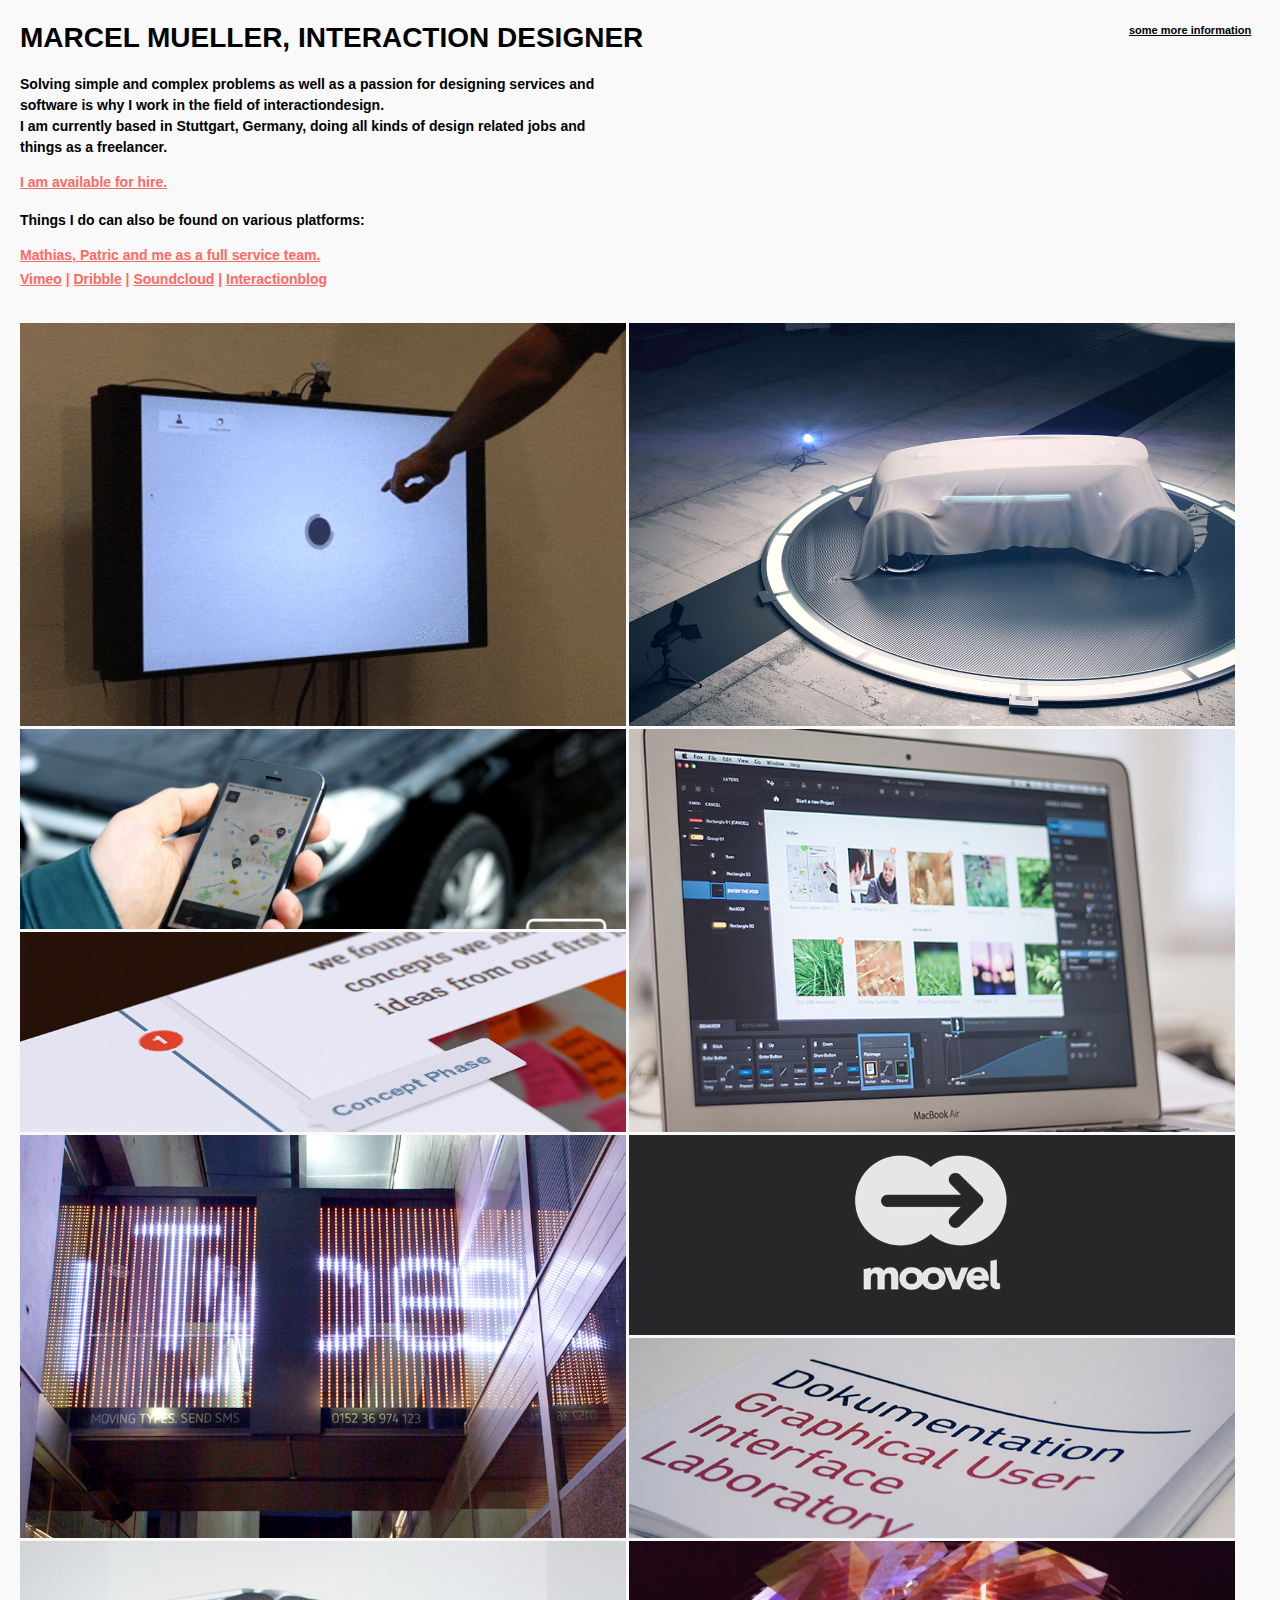
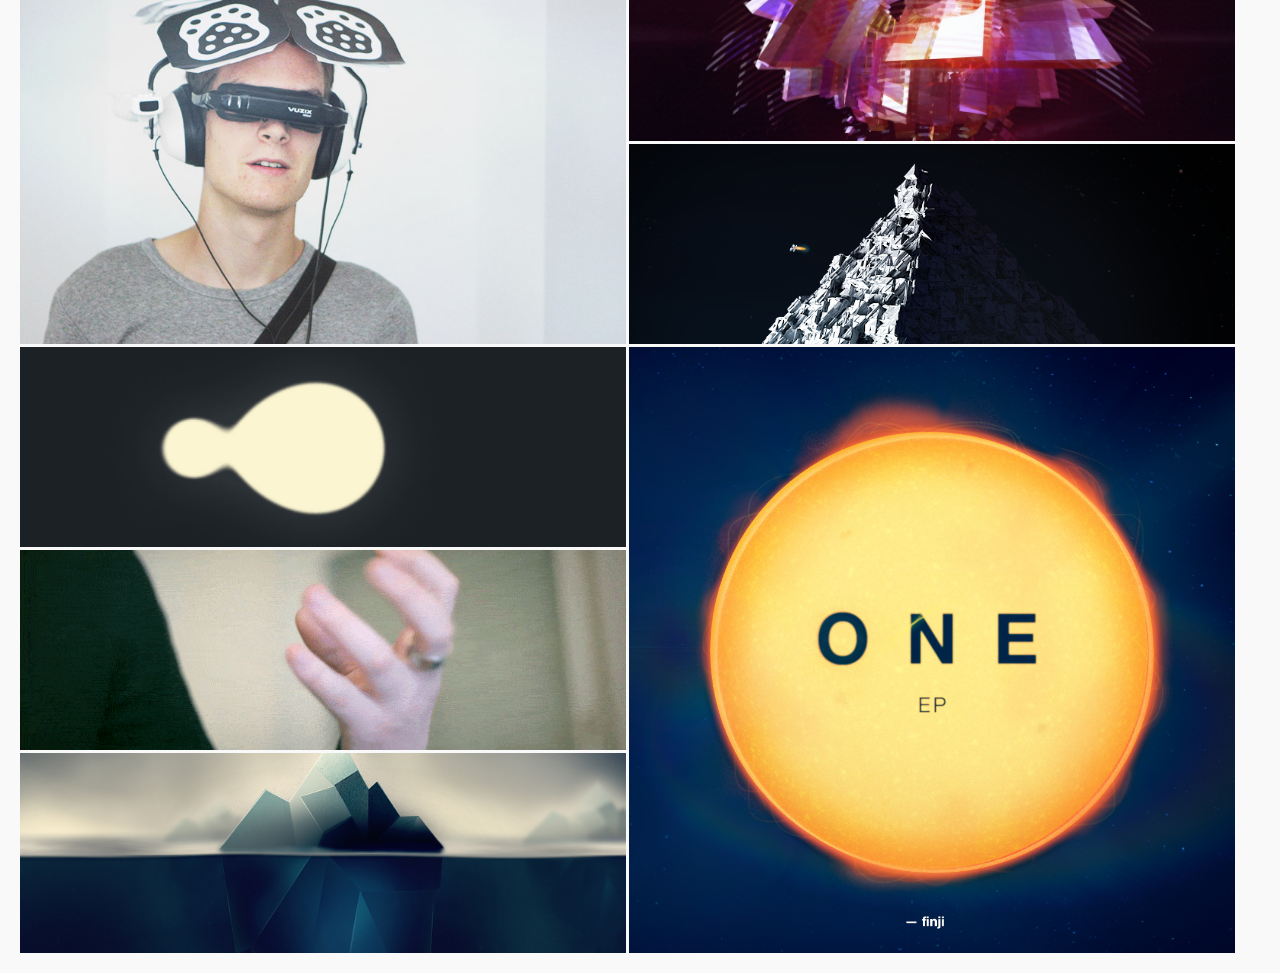
==== commit 85b801df: "updates" ====
--- a/index.html
+++ b/index.html
@@ -217,62 +217,6 @@
                 </div>
             </div>
         </div>
-        <div class="grid-block size31" style="background-image:url('img/thmbs/guilab_doku.png');">
-            <div class="hover-overlay">
-                <div class="grid_block_description">
-                    <h1>GUILAB — DOCUMENTATION</h1>
-                    <p>Both, Prototypr and Lighthouse were part of the GUILab Suite. A set of tools, made especially for interaction designers.</p>
-                    <span class="project-link">
-            <section data-featherlight-gallery data-featherlight-filter="a">
-              <a class="gallery-0" href="img/big/gld_01.jpg">Four, top-view, documentation pictures.</a>
-              <a class="gallery-0" href="img/big/gld_02.jpg"></a>
-              <a class="gallery-0" href="img/big/gld_03.jpg"></a>
-              <a class="gallery-0" href="img/big/gld_04.jpg"></a>
-            </section>
-          </span>
-                </div>
-            </div>
-        </div>
-        <div class="grid-block size32" style="background-image:url('img/thmbs/moovel.jpg');">
-            <img src="img/thmbs/moovel.jpg" data-highres="img/demo/nyc1-highres.jpg"></img>
-            <div class="hover-overlay">
-                <div class="grid_block_description">
-                    <h1>MOOVEL</h1>
-                    <p>Service development, conception and user interface design for mobile and desktop for the moovel app. A simple service to give users an easy way to navigate from A to B with all kinds of different transportation types connected into fluid routes.</p><span class="project-link"><a href="https://www.moovel.com" target="_blank">Visit the moovel website.</a></span></div>
-            </div>
-        </div>
-        <div class="grid-block size32" style="background-image:url('img/thmbs/virtual_01.jpg');">
-            <div class="hover-overlay">
-                <div class="grid_block_description">
-                    <h1>THE VIRTUAL REALITY</h1>
-                    <p>… a long time ago, we created an immersive world, we're you could move and look around and feel things.</p>
-                    <span class="project-link">
-              <section data-featherlight-gallery data-featherlight-filter="a">
-                <a class="gallery-3" href="img/big/virtual_03.jpg">Open some pictures</a>
-                <a class="gallery-3" href="img/big/virtual_02.jpg"></a>
-                <a class="gallery-3" href="img/big/vr_02.jpg"></a>
-                <a class="gallery-3" href="img/big/vr_01.jpg"></a>
-                <a class="gallery-3" href="img/big/vr_03.jpg"></a>
-              </section>
-
-            </span>
-                    <span class="project-link">
-              <a href='https://vimeo.com/16204033' target='_blank'>A short video about VR</a>
-            </span>
-                </div>
-            </div>
-        </div>
-        <div class="grid-block size31" style="background-image:url('img/thmbs/turning_cover.jpg');">
-            <div class="hover-overlay">
-                <div class="grid_block_description">
-                    <h1>TURNING EP</h1>
-                    <p>This image was created after finishing the EPs second track: “Levitate”. It's supposed to represent the combination of EP name and song name.</p>
-                    <span class="project-link"><a href="https://soundcloud.com/finji-1/sets/turning-project" target="_blank">Listen to “Turning EP” in full length</a></span>
-                    <span class="project-link"><a href="#" class="lightboxed" data-featherlight="img/big/turning_cover.jpg">See the image in big</a></span>
-                    <span class="project-link"><a href="https://vimeo.com/112520476" target="_blank">Watch a short animation to quitstart.</a></span>
-                </div>
-            </div>
-        </div>
         <div class="grid-block size32" style="background-image:url('img/thmbs/moving_types_wall.jpg');">
             <div class="hover-overlay">
                 <div class="grid_block_description">
@@ -298,7 +242,65 @@
                 </div>
             </div>
         </div>
-        <div class="grid-block size21" style="background-image:url('img/thmbs/star.png');">
+        <div class="grid-block size31" style="background-image:url('img/thmbs/moovel.jpg');">
+            <img src="img/thmbs/moovel.jpg" data-highres="img/demo/nyc1-highres.jpg"></img>
+            <div class="hover-overlay">
+                <div class="grid_block_description">
+                    <h1>MOOVEL</h1>
+                    <p>Service development, conception and user interface design for mobile and desktop for the moovel app. A simple service to give users an easy way to navigate from A to B with all kinds of different transportation types connected into fluid routes.</p><span class="project-link"><a href="https://www.moovel.com" target="_blank">Visit the moovel website.</a></span></div>
+            </div>
+        </div>
+        <div class="grid-block size31" style="background-image:url('img/thmbs/guilab_doku.png');">
+            <div class="hover-overlay">
+                <div class="grid_block_description">
+                    <h1>GUILAB — DOCUMENTATION</h1>
+                    <p>Both, Prototypr and Lighthouse were part of the GUILab Suite. A set of tools, made especially for interaction designers.</p>
+                    <span class="project-link">
+            <section data-featherlight-gallery data-featherlight-filter="a">
+              <a class="gallery-0" href="img/big/gld_01.jpg">Four, top-view, documentation pictures.</a>
+              <a class="gallery-0" href="img/big/gld_02.jpg"></a>
+              <a class="gallery-0" href="img/big/gld_03.jpg"></a>
+              <a class="gallery-0" href="img/big/gld_04.jpg"></a>
+            </section>
+          </span>
+                </div>
+            </div>
+        </div>
+
+        <div class="grid-block size32" style="background-image:url('img/thmbs/virtual_01.jpg');">
+            <div class="hover-overlay">
+                <div class="grid_block_description">
+                    <h1>THE VIRTUAL REALITY</h1>
+                    <p>… a long time ago, we created an immersive world, we're you could move and look around and feel things.</p>
+                    <span class="project-link">
+              <section data-featherlight-gallery data-featherlight-filter="a">
+                <a class="gallery-3" href="img/big/virtual_03.jpg">Open some pictures</a>
+                <a class="gallery-3" href="img/big/virtual_02.jpg"></a>
+                <a class="gallery-3" href="img/big/vr_02.jpg"></a>
+                <a class="gallery-3" href="img/big/vr_01.jpg"></a>
+                <a class="gallery-3" href="img/big/vr_03.jpg"></a>
+              </section>
+
+            </span>
+                    <span class="project-link">
+              <a href='https://vimeo.com/16204033' target='_blank'>A short video about VR</a>
+            </span>
+                </div>
+            </div>
+        </div>
+        <div class="grid-block size31" style="background-image:url('img/thmbs/turning_cover.jpg');">
+            <div class="hover-overlay">
+                <div class="grid_block_description">
+                    <h1>TURNING EP</h1>
+                    <p>This image was created after finishing the EPs second track: “Levitate”. It's supposed to represent the combination of EP name and song name.</p>
+                    <span class="project-link"><a href="https://soundcloud.com/finji-1/sets/turning-project" target="_blank">Listen to “Turning EP” in full length</a></span>
+                    <span class="project-link"><a href="#" class="lightboxed" data-featherlight="img/big/turning_cover.jpg">See the image in big</a></span>
+                    <span class="project-link"><a href="https://vimeo.com/112520476" target="_blank">Watch a short animation to quitstart.</a></span>
+                </div>
+            </div>
+        </div>
+
+        <div class="grid-block size31" style="background-image:url('img/thmbs/star.png');">
             <div class="hover-overlay">
                 <div class="grid_block_description">
                     <h1>STARS — TRACK COVER</h1>
@@ -313,7 +315,7 @@
                 </div>
             </div>
         </div>
-        <div class="grid-block size21" style="background-image:url('img/thmbs/metaloader.gif');">
+        <div class="grid-block size31" style="background-image:url('img/thmbs/metaloader.gif');">
             <div class="hover-overlay">
                 <div class="grid_block_description">
                     <h1>JUST A LOADER</h1>
@@ -321,7 +323,7 @@
             </div>
         </div>
 
-        <div class="grid-block size22" style="background-image:url('img/thmbs/oneep_cover.jpg');">
+        <div class="grid-block size33" style="background-image:url('img/thmbs/oneep_cover.jpg');">
             <div class="hover-overlay">
                 <div class="grid_block_description">
                     <h1>ONE EP</h1>
@@ -344,7 +346,7 @@
                 </div>
             </div>
         </div>
-        <div class="grid-block size21" style="background-image:url('img/thmbs/ice_book-cover.jpg');">
+        <div class="grid-block size31" style="background-image:url('img/thmbs/ice_book-cover.jpg');">
             <div class="hover-overlay">
                 <div class="grid_block_description">
                     <h1>BOOK COVER</h1>
--- a/css/style.css
+++ b/css/style.css
@@ -229,3 +229,8 @@
 		.grid .grid-block:hover .hover-overlay {
 		}
 }
+
+#impressum {
+	padding:50px;
+	max-width:600px;
+}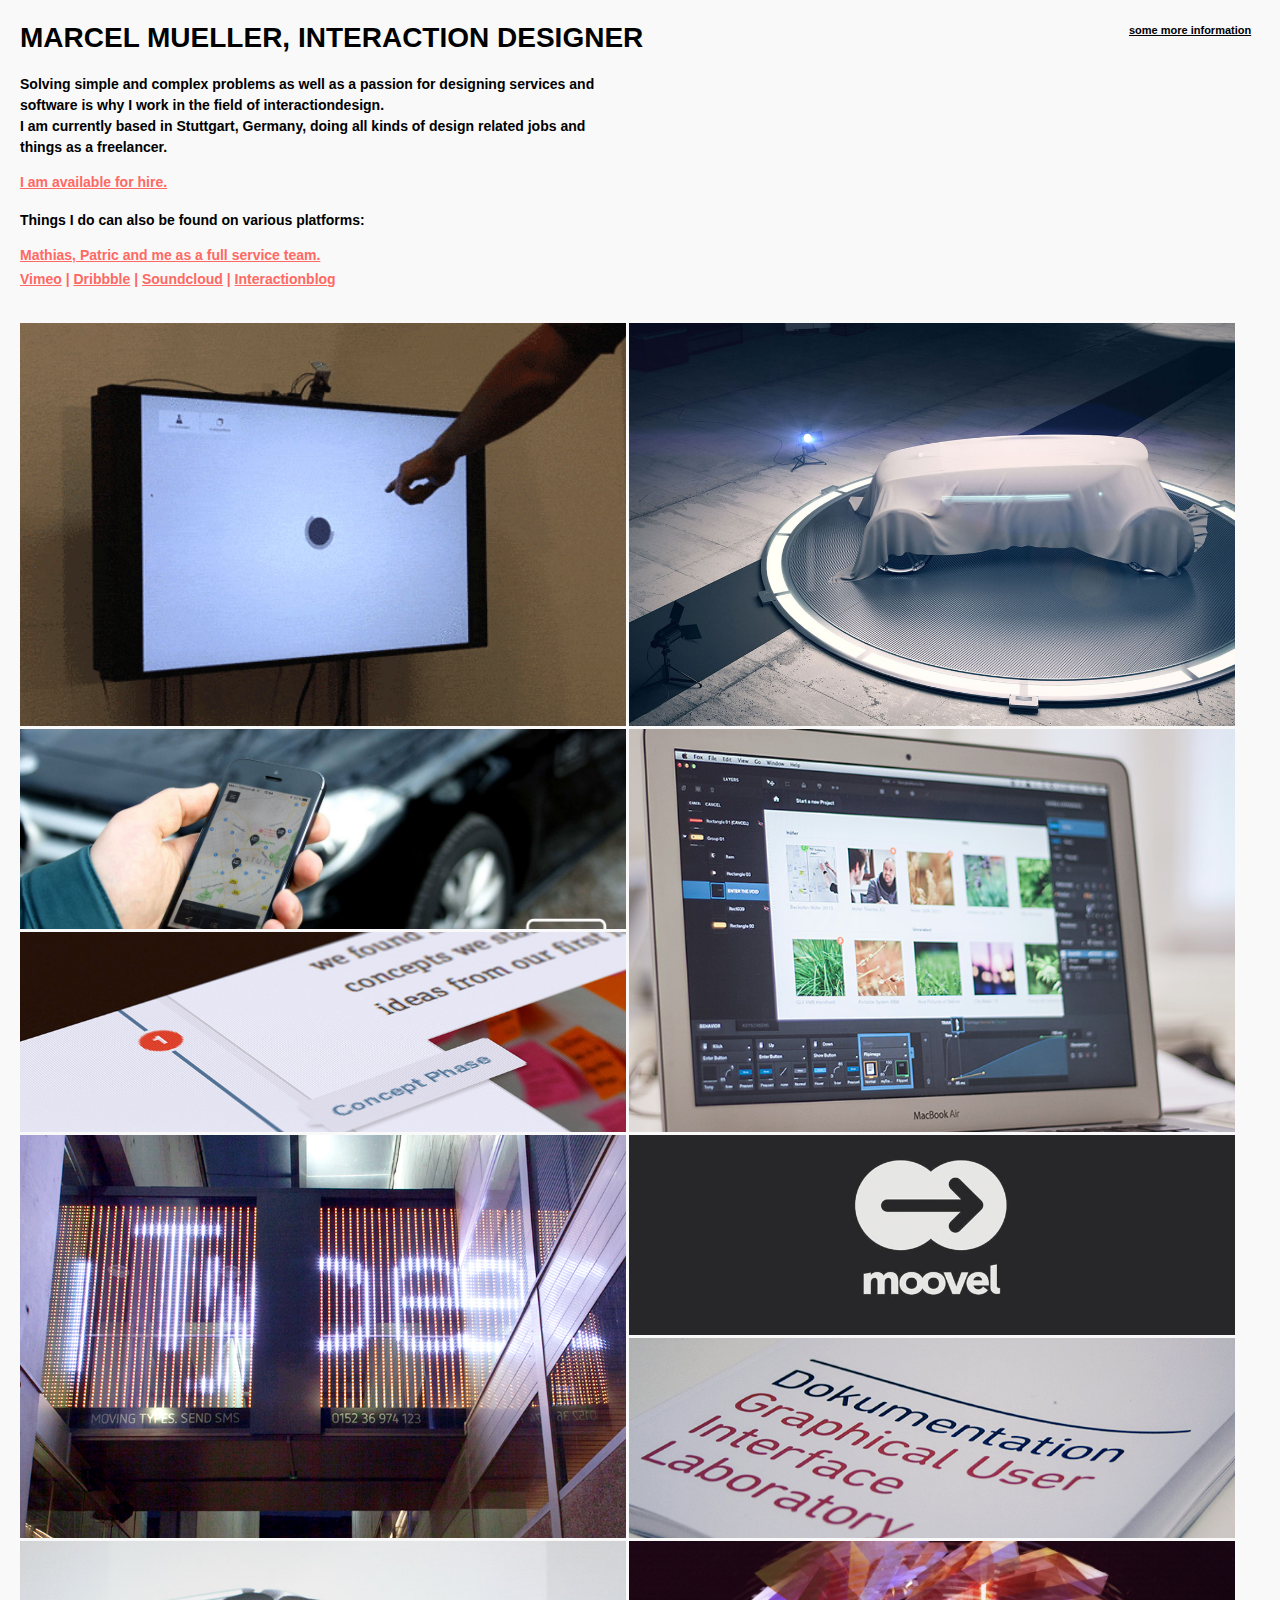
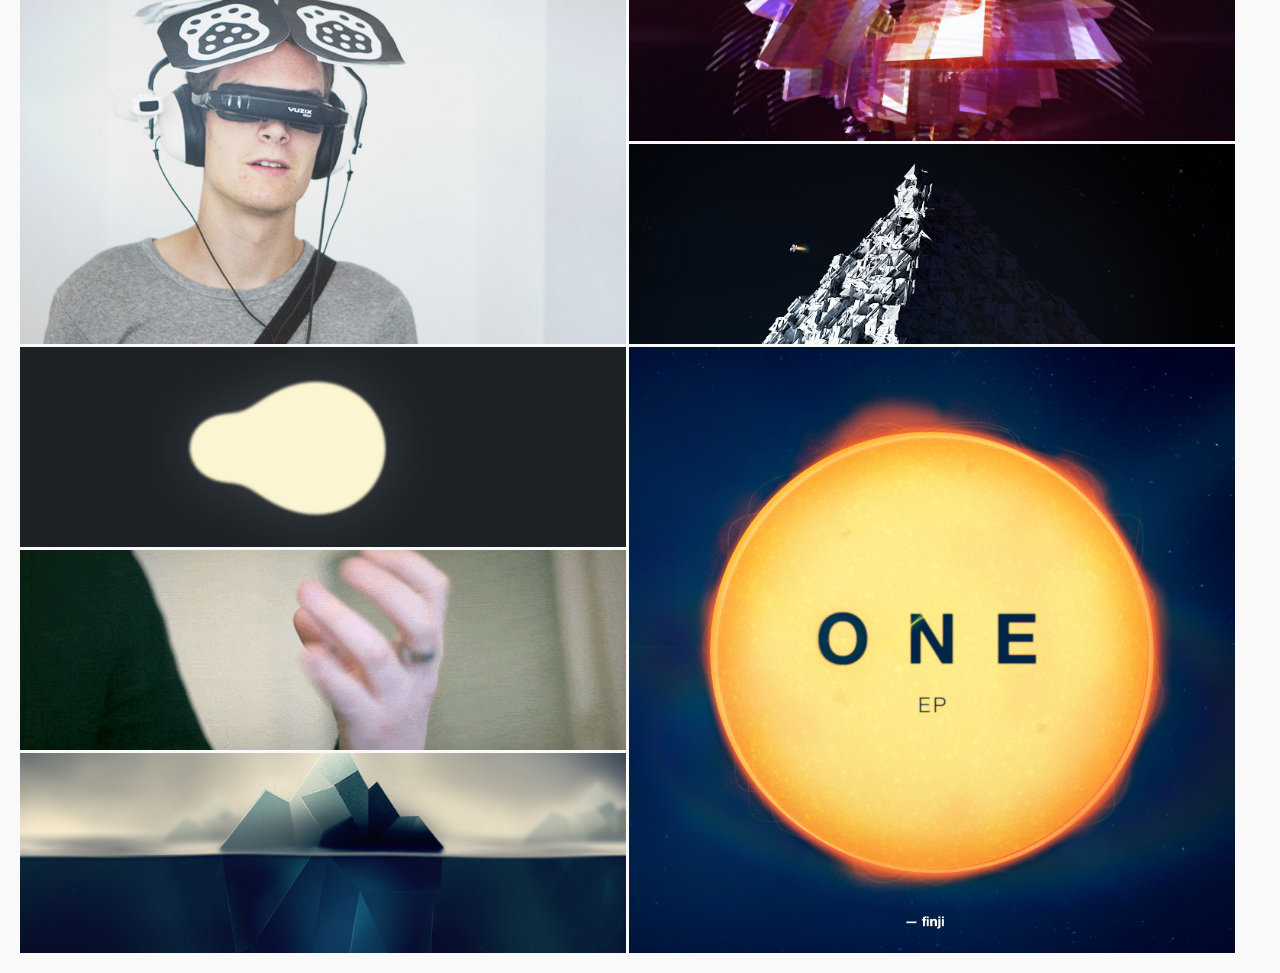
==== commit 089bc8f6: "asd" ====
--- a/index.html
+++ b/index.html
@@ -162,7 +162,7 @@
         <a href="http://www.threethink.io/" target="_blank" class="black-link">Mathias, Patric and me as a full service team.</a>
         <br/>
         <a href="https://vimeo.com/user2791735" target="_blank" class="black-link">Vimeo</a><span class="red"> |</span>
-        <a href="https://dribbble.com/blaufasan" target="_blank" class="black-link">Dribble</a><span class="red"> |</span>
+        <a href="https://dribbble.com/blaufasan" target="_blank" class="black-link">Dribbble</a><span class="red"> |</span>
 
         <a href="https://soundcloud.com/finji-1" target="_blank" class="black-link">Soundcloud</a><span class="red"> |</span>
 
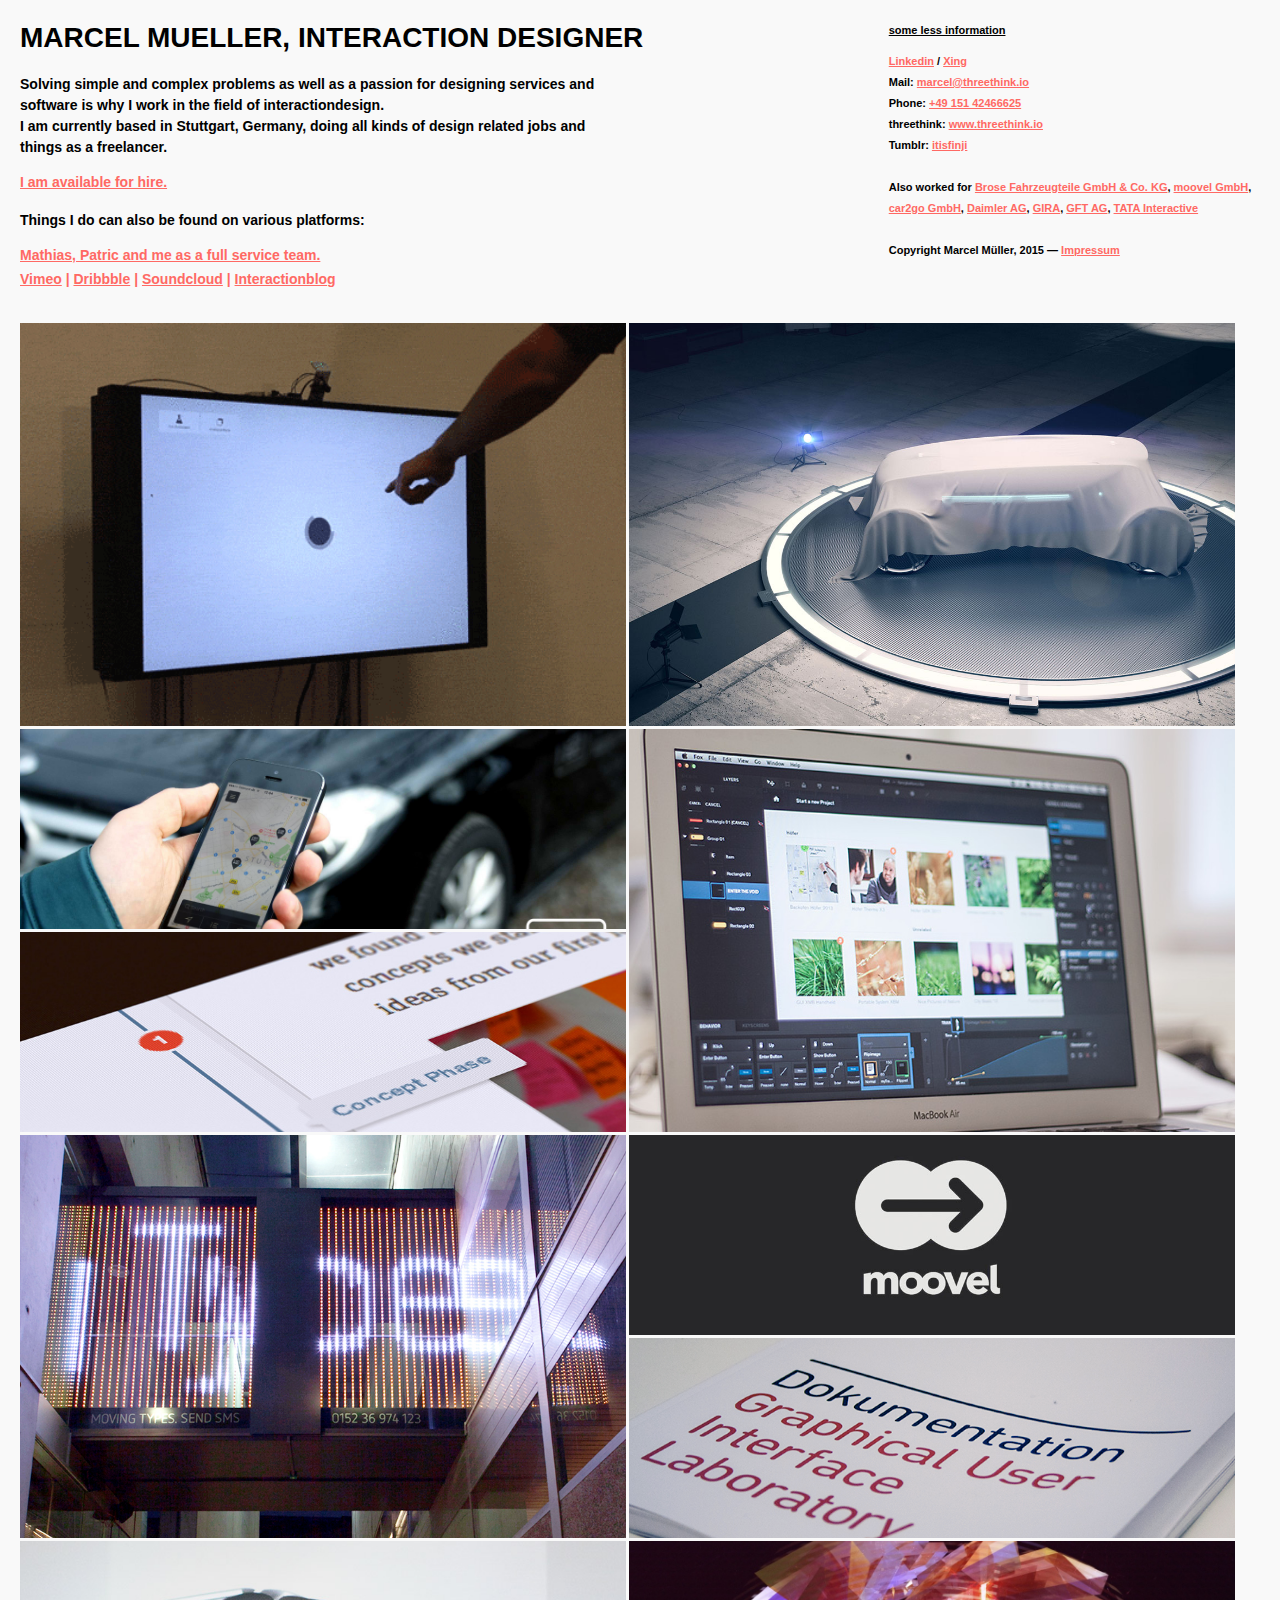
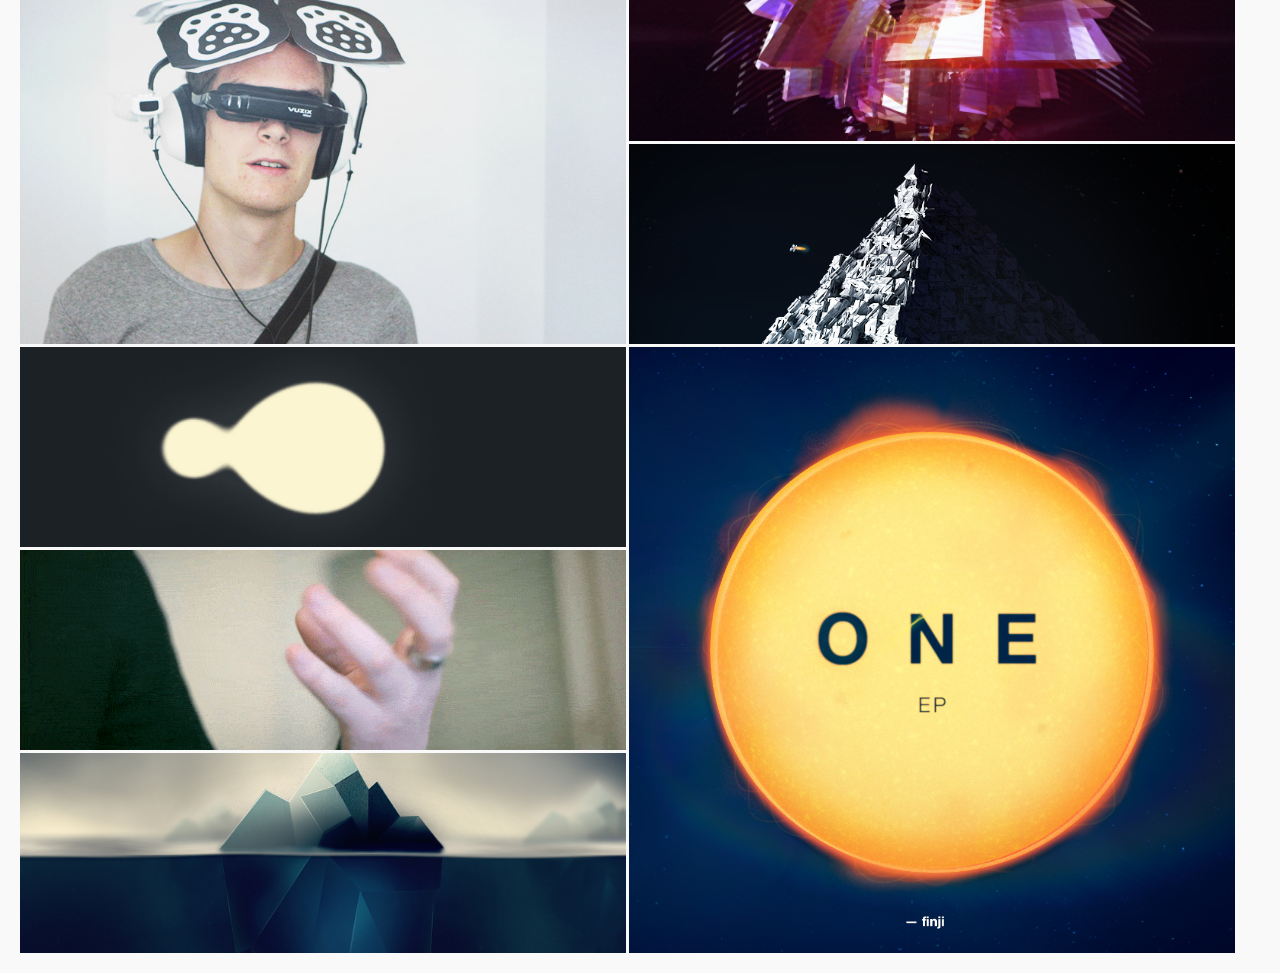
==== commit 12ac3799: "moovel project update" ====
--- a/index.html
+++ b/index.html
@@ -139,10 +139,10 @@
     <div class="whoami">
         <div class="info">
             <div class="info-call">
+                <span>some less information</span>
                 <span>some more information</span>
-                <span>some less information</span>
-            </div>
-            <div class="text">
+            </div>
+            <div class="text visible">
                 <a href="https://www.linkedin.com/profile/view?id=248182637" target="_blank">Linkedin</a> / <a href="https://www.xing.com/profile/Marcel_Mueller90" target="_blank">Xing</a>
                 <br/> Mail: <a href="mailto:marcel@threethink.io">marcel@threethink.io</a>
                 <br/> Phone: <a href="call:004915142466625">+49 151 42466625</a>
@@ -247,7 +247,7 @@
             <div class="hover-overlay">
                 <div class="grid_block_description">
                     <h1>MOOVEL</h1>
-                    <p>Service development, conception and user interface design for mobile and desktop for the moovel app. A simple service to give users an easy way to navigate from A to B with all kinds of different transportation types connected into fluid routes.</p><span class="project-link"><a href="https://www.moovel.com" target="_blank">Visit the moovel website.</a></span></div>
+                    <p>Service development, conception and user interface design for mobile and desktop for the moovel app. A simple service to give users an easy way to navigate from A to B with all kinds of different transportation types connected into fluid routes.</p><span class="project-link"><a href="https://www.moovel.com/search/#/en/DE/" target="_blank">Use the moovel desktop version.</a></span></div>
             </div>
         </div>
         <div class="grid-block size31" style="background-image:url('img/thmbs/guilab_doku.png');">
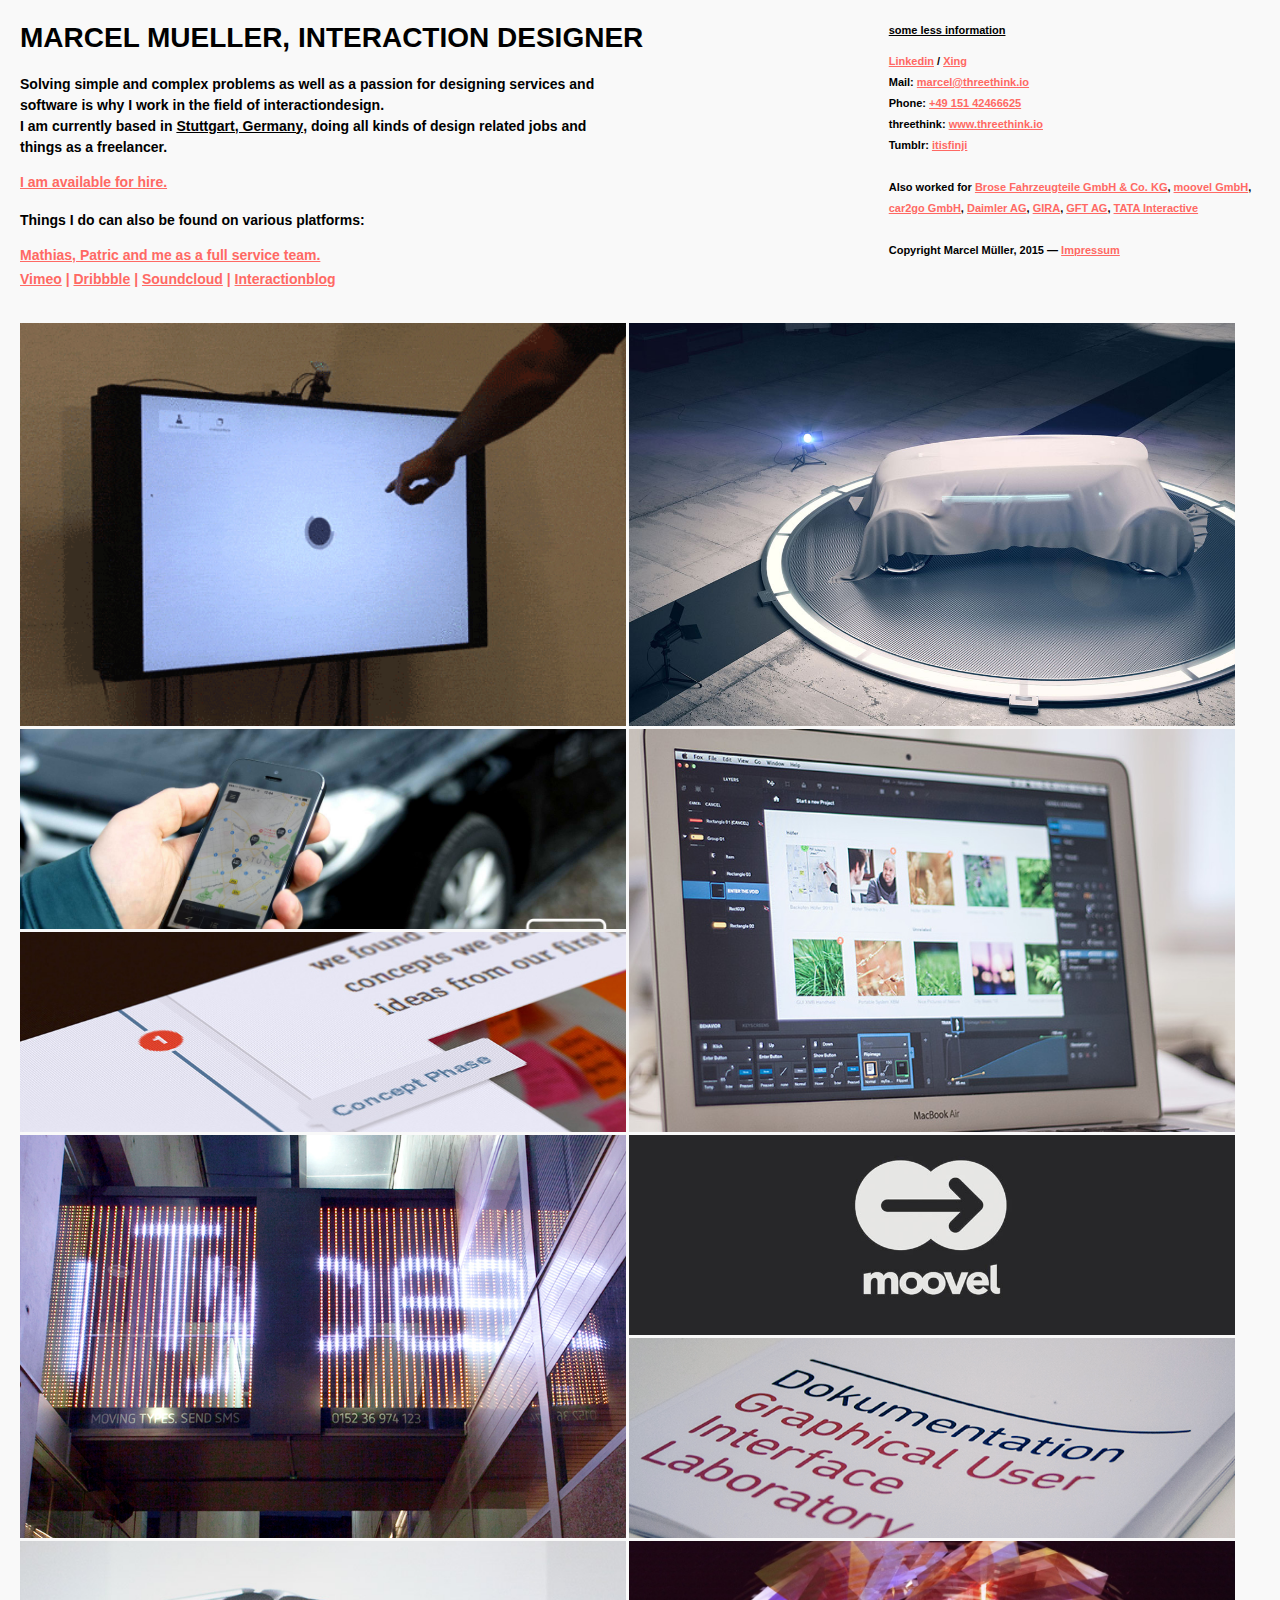
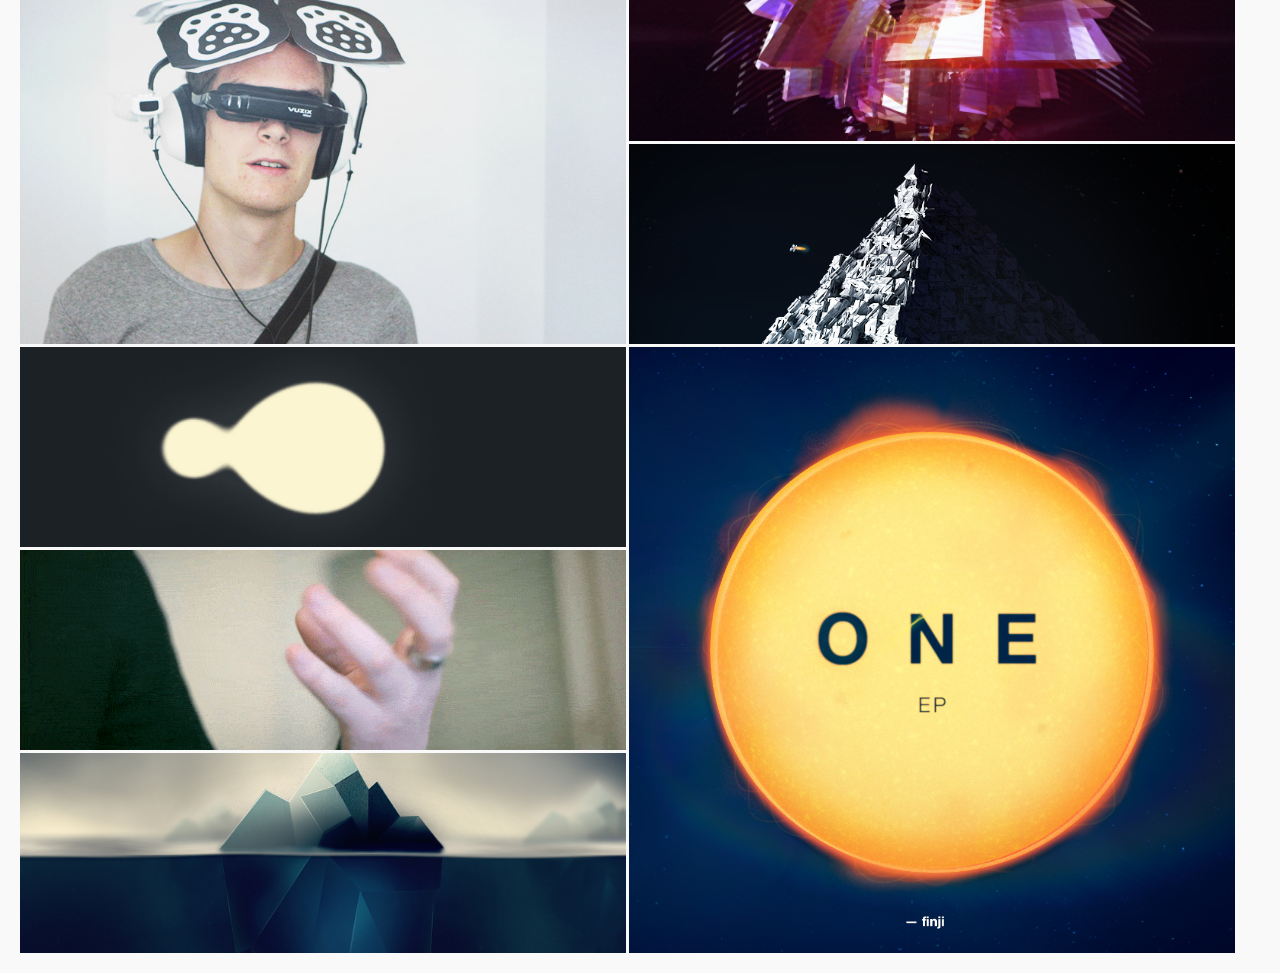
==== commit a0da9681: "update" ====
--- a/index.html
+++ b/index.html
@@ -157,7 +157,7 @@
         </div>
         <h1><a href="mailto:marcel@threethink.io">Marcel Mueller, Interaction Designer</a></h1>
         <p>Solving simple and complex problems as well as a passion for designing services and software is why I work in the field of interactiondesign.
-            <br/>I am currently based in Stuttgart, Germany, doing all kinds of design related jobs and things as a freelancer. </p><p><a href="mailto:marcel@threethink.io">I am available for hire.</a></p>
+            <br/>I am currently based in <a href="https://www.google.de/maps/place/Threethink/@48.7618288,9.170489,17z/data=!3m1!4b1!4m2!3m1!1s0x4799db540b020c31:0xbff81ffdee895d67" target="_blank" class="black">Stuttgart, Germany</a>, doing all kinds of design related jobs and things as a freelancer. </p><p><a href="mailto:marcel@threethink.io">I am available for hire.</a></p>
         <p>Things I do can also be found on various platforms:</p>
         <a href="http://www.threethink.io/" target="_blank" class="black-link">Mathias, Patric and me as a full service team.</a>
         <br/>
@@ -182,7 +182,7 @@
             </div>
         </div>
         <div class="grid-block size32" style="background-image:url('img/thmbs/brose.jpg');">
-            <img src="img/thmbs/brose.jpg" data-highres="img/demo/nyc1-highres.jpg"></img>
+            <img src="img/thmbs/brose.jpg" alt="Brose IAA 2015 3D Animation Screenshot"></img>
             <div class="hover-overlay">
                 <div class="grid_block_description">
                     <h1>BROSE — IAA INNOVATION STUDY</h1>
@@ -190,7 +190,7 @@
             </div>
         </div>
         <div class="grid-block size31" style="background-image:url('img/thmbs/car2go_black.jpg');">
-            <img src="img/thmbs/car2go_black.jpg" data-highres="img/demo/nyc1-highres.jpg"></img>
+            <img src="img/thmbs/car2go_black.jpg" alt="car2go Black App User Interface "></img>
             <div class="hover-overlay">
                 <div class="grid_block_description">
                     <h1>CAR2GO BLACK</h1>
@@ -198,7 +198,7 @@
             </div>
         </div>
         <div class="grid-block size32" style="background-image:url('img/thmbs/fox_present.jpg');">
-            <img src="img/thmbs/fox_present.jpg" data-highres="img/demo/nyc1-highres.jpg"></img>
+            <img src="img/thmbs/fox_present.jpg" alt="Prototyping Tool User Interface Screenshot"></img>
             <div class="hover-overlay">
                 <div class="grid_block_description">
                     <h1>GUILAB — PROTOTYPR</h1>
@@ -243,7 +243,7 @@
             </div>
         </div>
         <div class="grid-block size31" style="background-image:url('img/thmbs/moovel.jpg');">
-            <img src="img/thmbs/moovel.jpg" data-highres="img/demo/nyc1-highres.jpg"></img>
+            <img src="img/thmbs/moovel.jpg" alt="moovel App User Logo Screenshot"></img>
             <div class="hover-overlay">
                 <div class="grid_block_description">
                     <h1>MOOVEL</h1>
--- a/css/style.css
+++ b/css/style.css
@@ -167,6 +167,12 @@
 	text-decoration:underline;
 	margin-bottom:3px;
 }
+.whoami a.black {
+	color:black;
+	line-height:inherit;
+	margin:0;
+	padding:0;
+}
 .whoami span.red {
 	color:rgba(255, 105, 100, 1);
 }
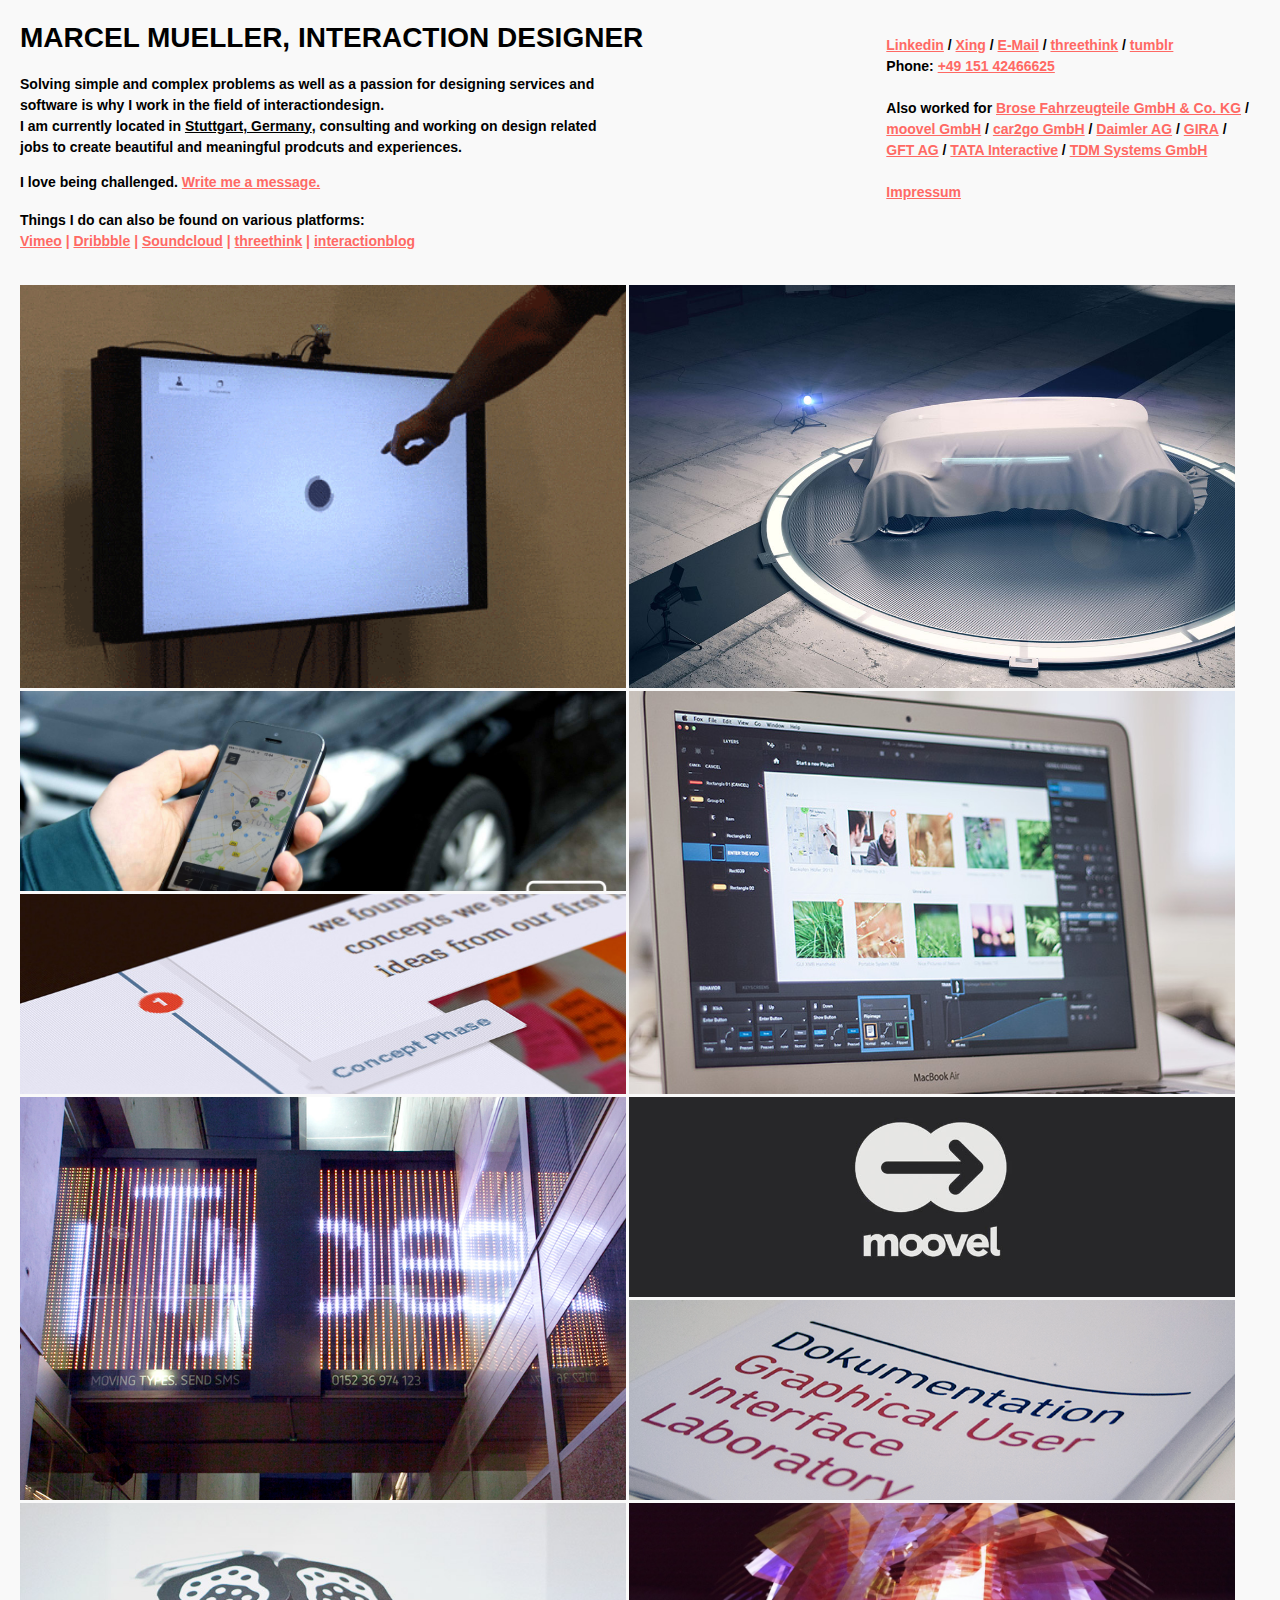
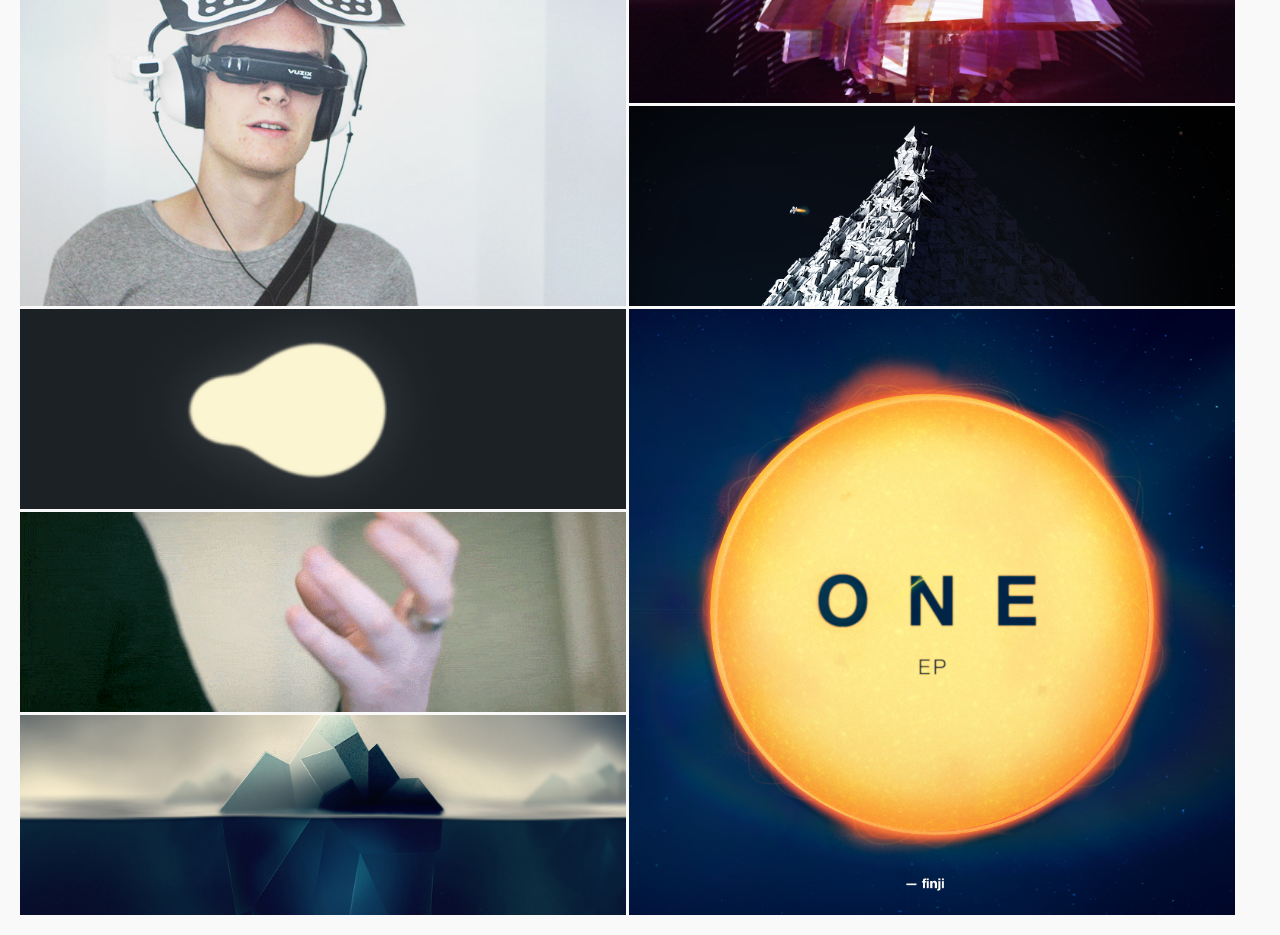
==== commit 40383a70: "yo" ====
--- a/index.html
+++ b/index.html
@@ -28,9 +28,6 @@
     <script type="text/javascript" src="js/featherlight.gallery.js"></script>
     <script type="text/javascript">
     $(function() {
-
-
-
         $('a.lightboxed').featherlight({
             openSpeed: 150,
             afterOpen: function(event) {
@@ -138,35 +135,31 @@
 <body>
     <div class="whoami">
         <div class="info">
-            <div class="info-call">
+           <!-- <div class="info-call">
                 <span>some less information</span>
                 <span>some more information</span>
-            </div>
+            </div>!-->
             <div class="text visible">
-                <a href="https://www.linkedin.com/profile/view?id=248182637" target="_blank">Linkedin</a> / <a href="https://www.xing.com/profile/Marcel_Mueller90" target="_blank">Xing</a>
-                <br/> Mail: <a href="mailto:marcel@threethink.io">marcel@threethink.io</a>
+                <a href="https://www.linkedin.com/profile/view?id=248182637" target="_blank">Linkedin</a> / <a href="https://www.xing.com/profile/Marcel_Mueller90" target="_blank">Xing</a> / <a href="mailto:marcel@threethink.io">E-Mail</a> / <a href="http://www.threethink.io" target="_blank">threethink</a> / <a href="http://itisfinji.tumblr.com/" target="_blank">tumblr</a>
                 <br/> Phone: <a href="call:004915142466625">+49 151 42466625</a>
-                <br/> threethink: <a href="http://www.threethink.io" target="_blank">www.threethink.io</a>
-                <br/> Tumblr: <a href="http://itisfinji.tumblr.com/" target="_blank">itisfinji</a>
                 <br/>
-                <br/> Also worked for <a href="http://www.brose.com" target="_blank">Brose Fahrzeugteile GmbH &amp; Co. KG</a>, <a href="https://www.moovel.com/de/DE/company.html" target="_blank">moovel GmbH</a>, <br/><a href="https://www.car2go.com/de/berlin/impressum/" target="_blank">car2go GmbH</a>,
-                <a href="http://www.daimler.com" target="_blank">Daimler AG</a>, <a href="https://www.gira.de/" target="_blank">GIRA</a>, <a href="https://www.gft.com/de/de/index.html" target="_blank">GFT AG</a>, <a href="http://www.topsim.com/de/startseite/startseite.html" target="_blank">TATA Interactive</a>
+                <br/> Also worked for <a href="http://www.brose.com" target="_blank">Brose Fahrzeugteile GmbH &amp; Co. KG</a> / <br/><a href="https://www.moovel.com/de/DE/company.html" target="_blank">moovel GmbH</a> / <a href="https://www.car2go.com/de/berlin/impressum/" target="_blank">car2go GmbH</a> /
+                <a href="http://www.daimler.com" target="_blank">Daimler AG</a> / <a href="https://www.gira.de/" target="_blank">GIRA</a> / <br/><a href="https://www.gft.com/de/de/index.html" target="_blank">GFT AG</a> / <a href="http://www.topsim.com/de/startseite/startseite.html" target="_blank">TATA Interactive</a> / <a href="http://www.tdmsystems.com/de/" target="_blank">TDM Systems GmbH</a>
                 <br/>
-                <br/> Copyright Marcel M&uuml;ller, 2015 — <a href="impressum.html" target="_blank">Impressum</a>
+                <br/><a href="impressum.html" target="_blank">Impressum</a>
             </div>
         </div>
         <h1><a href="mailto:marcel@threethink.io">Marcel Mueller, Interaction Designer</a></h1>
         <p>Solving simple and complex problems as well as a passion for designing services and software is why I work in the field of interactiondesign.
-            <br/>I am currently based in <a href="https://www.google.de/maps/place/Threethink/@48.7618288,9.170489,17z/data=!3m1!4b1!4m2!3m1!1s0x4799db540b020c31:0xbff81ffdee895d67" target="_blank" class="black">Stuttgart, Germany</a>, doing all kinds of design related jobs and things as a freelancer. </p><p><a href="mailto:marcel@threethink.io">I am available for hire.</a></p>
-        <p>Things I do can also be found on various platforms:</p>
-        <a href="http://www.threethink.io/" target="_blank" class="black-link">Mathias, Patric and me as a full service team.</a>
-        <br/>
+            <br/>I am currently located in <a href="https://www.google.de/maps/place/Threethink/@48.7618288,9.170489,17z/data=!3m1!4b1!4m2!3m1!1s0x4799db540b020c31:0xbff81ffdee895d67" target="_blank" class="black">Stuttgart, Germany</a>, consulting and working on design related jobs to create beautiful and meaningful prodcuts and experiences. </p><p>I love being challenged. <a href="mailto:marcel@threethink.io">Write me a message.</a></p>
+        <!--Also I am working together in a team with <a href="http://www.threethink.io/" target="_blank" class="black-link">Mathias, the developer and Patric, the designer.</a>!-->
+        <p>Things I do can also be found on various platforms:<br/>
         <a href="https://vimeo.com/user2791735" target="_blank" class="black-link">Vimeo</a><span class="red"> |</span>
         <a href="https://dribbble.com/blaufasan" target="_blank" class="black-link">Dribbble</a><span class="red"> |</span>
 
         <a href="https://soundcloud.com/finji-1" target="_blank" class="black-link">Soundcloud</a><span class="red"> |</span>
-
-        <a href="http://www.interactionblog.com" target="_blank" class="black-link">Interactionblog</a>
+        <a href="http://www.threethink.io" target="_blank" class="black-link">threethink</a><span class="red"> |</span>
+        <a href="http://www.interactionblog.com" target="_blank" class="black-link">interactionblog</a></p>
 
     </div>
     <div class="grid" data-layout="12">
@@ -361,6 +354,16 @@
             </div>
         </div>
     </div>
+    <script>
+      (function(i,s,o,g,r,a,m){i['GoogleAnalyticsObject']=r;i[r]=i[r]||function(){
+      (i[r].q=i[r].q||[]).push(arguments)},i[r].l=1*new Date();a=s.createElement(o),
+      m=s.getElementsByTagName(o)[0];a.async=1;a.src=g;m.parentNode.insertBefore(a,m)
+      })(window,document,'script','//www.google-analytics.com/analytics.js','ga');
+
+      ga('create', 'UA-22508833-1', 'auto');
+      ga('send', 'pageview');
+
+    </script>
 </body>
 
 </html>
--- a/css/style.css
+++ b/css/style.css
@@ -127,7 +127,7 @@
 		top:1.8em;
 		right:0.8em;
 		padding-left:10px;
-		font-size:11px;
+		font-size:14px;
 		background:#f9f9f9;
 	}
 		.whoami .info .info-call {
@@ -186,6 +186,7 @@
 .whoami a:hover {
 	color:black;
 }
+
 
 
 /* MOBILE RULES */
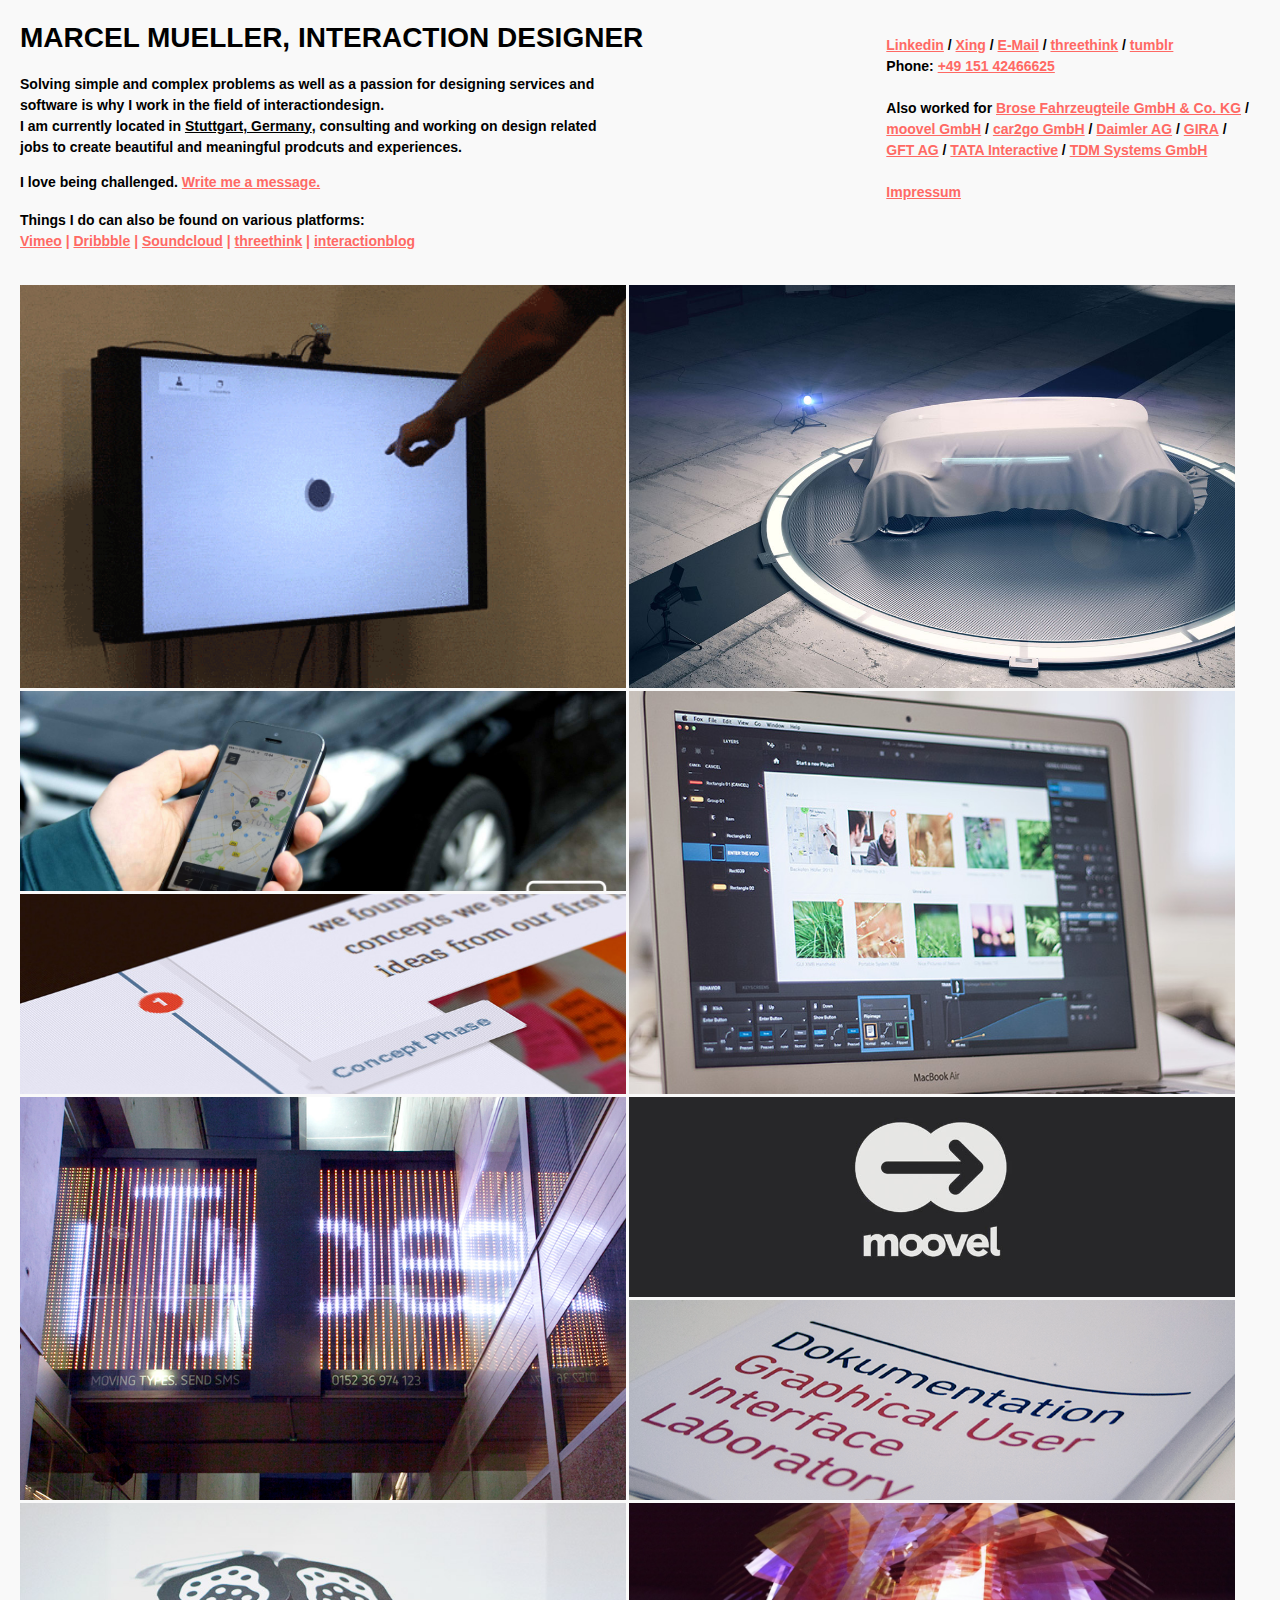
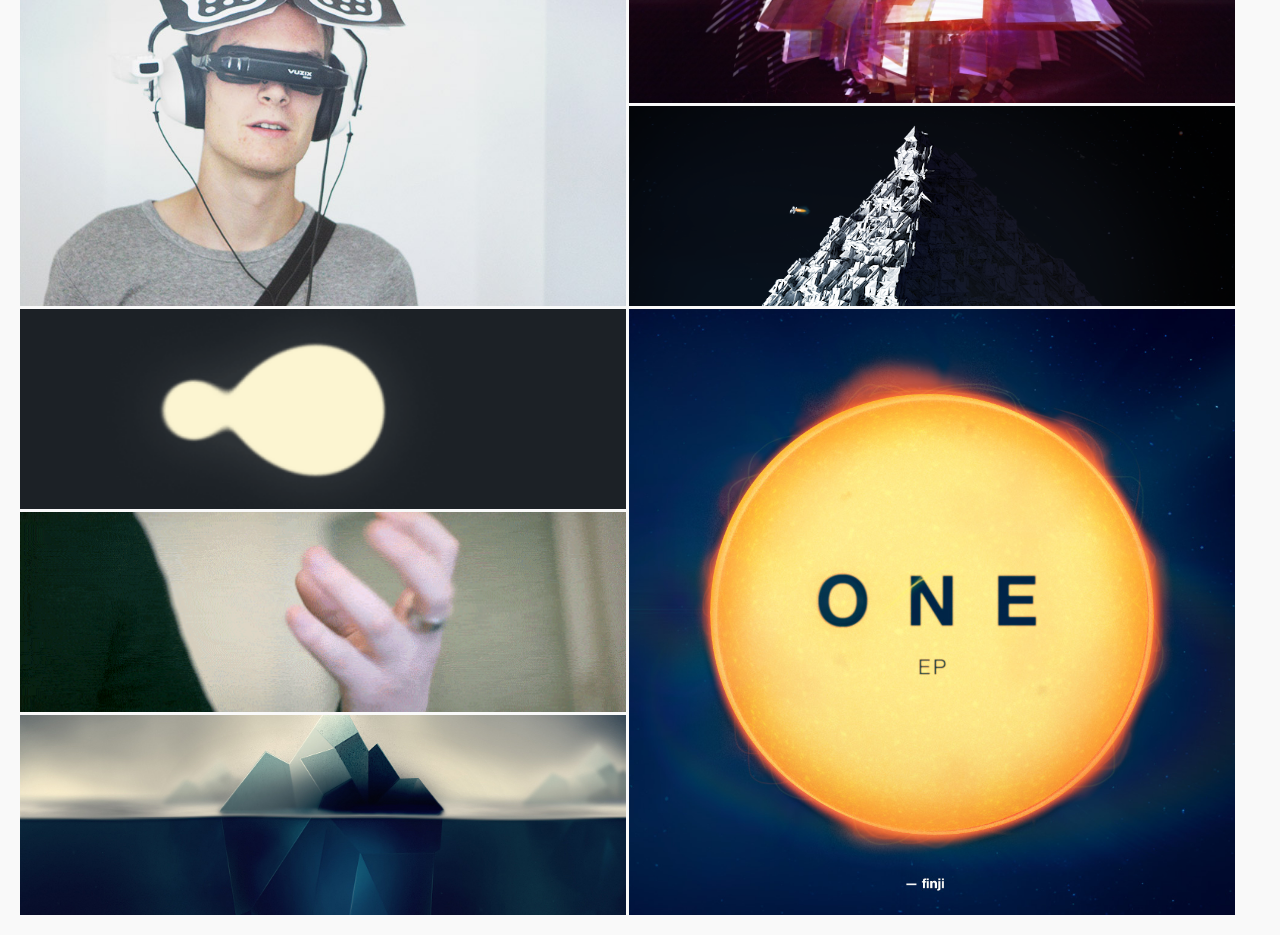
==== commit 09e5e0f7: "dribbble account name" ====
--- a/index.html
+++ b/index.html
@@ -7,7 +7,7 @@
     <title>Marcel Mueller – interaction design, graphic, music</title>
     <meta name="description" content="Freelancer, Interaction Design, Marcel Mueller.">
     <meta name="viewport" content="width=device-width, initial-scale=1.0">
-    <meta name="keywords" content="interactiondesign, interaction, design, interaktion, interaktionsgestaltung, interaktionsgestalter, ig, interaktions, portfolio, marcel, mueller, mueller, hfg gmünd, interactionblog, freelance, freelancer, stuttgart, UX, UI, Design, Grafik, Graphic, 3d, cgi, animation, UX, Interfacem Interface-design, UI-design, Stuttgart, threethink, freiberufler, icons, illustration, app, prototyping, prototyping, software, web-technologies, html5, nodejs, angularjs, bootstrap">
+    <meta name="keywords" content="interactiondesign, interaction, design, interaktion, interaktionsgestaltung, interaktionsgestalter, ig, interaktions, portfolio, marcel, mueller, mueller, hfg gmünd, interactionblog, freelance, freelancer, stuttgart, UX, UI, Design, Grafik, Graphic, 3d, cgi, animation, UX, Interfacem Interface-design, UI-design, Stuttgart, threethink, freiberufler, icons, illustration, app, prototyping, prototyping, software, web-technologies, html5, nodejs, angularjs, bootstrap, finji, music, production">
     <meta name="language" content="english">
     <meta name="robots" content="index,follow">
     <meta name="author" content="Marcel Mueller">
@@ -155,7 +155,7 @@
         <!--Also I am working together in a team with <a href="http://www.threethink.io/" target="_blank" class="black-link">Mathias, the developer and Patric, the designer.</a>!-->
         <p>Things I do can also be found on various platforms:<br/>
         <a href="https://vimeo.com/user2791735" target="_blank" class="black-link">Vimeo</a><span class="red"> |</span>
-        <a href="https://dribbble.com/blaufasan" target="_blank" class="black-link">Dribbble</a><span class="red"> |</span>
+        <a href="https://dribbble.com/finji" target="_blank" class="black-link">Dribbble</a><span class="red"> |</span>
 
         <a href="https://soundcloud.com/finji-1" target="_blank" class="black-link">Soundcloud</a><span class="red"> |</span>
         <a href="http://www.threethink.io" target="_blank" class="black-link">threethink</a><span class="red"> |</span>
